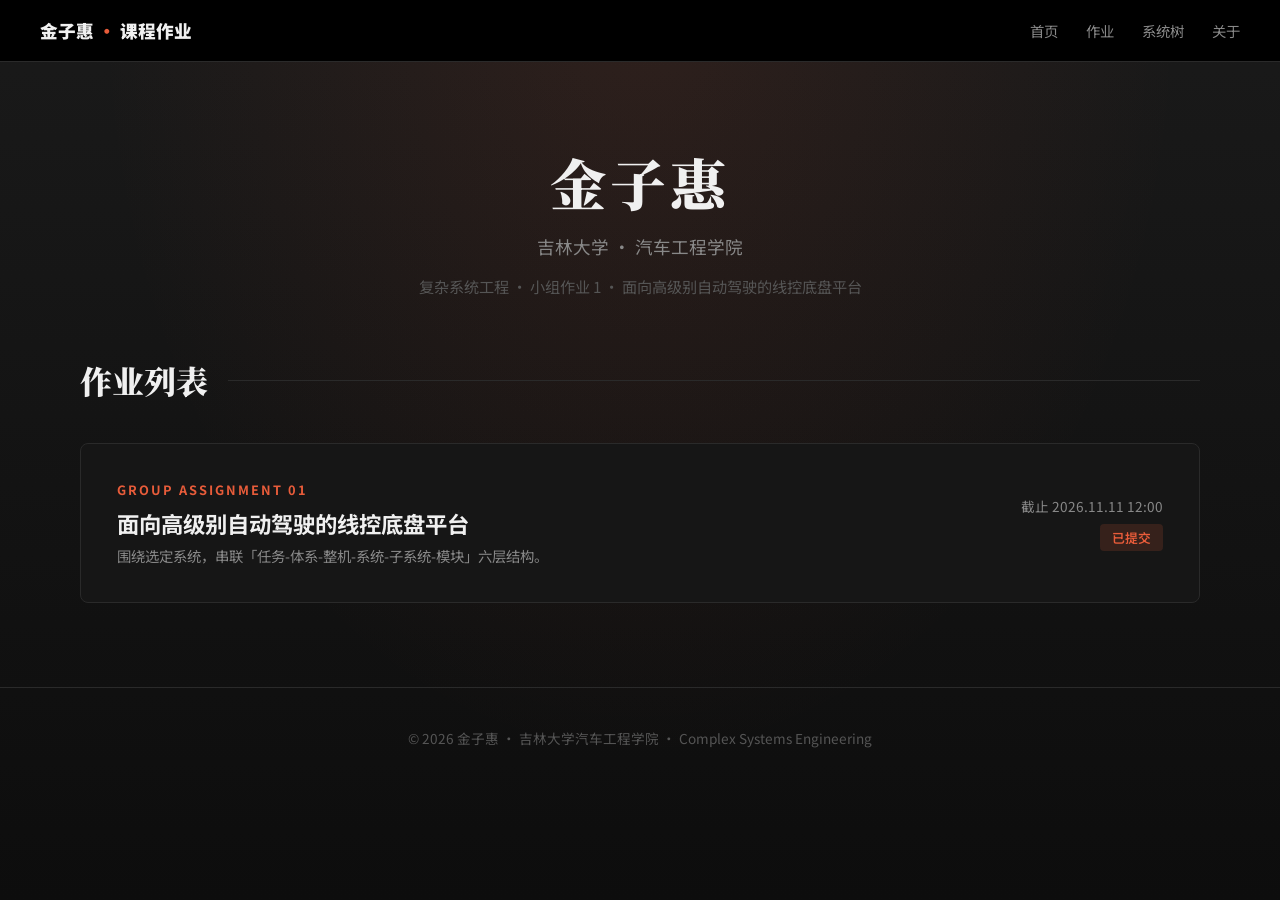
==== index.html @ 25fcbaa1 "style: 删掉系统概览栏" ====
<!DOCTYPE html><html lang="zh-CN"><head><meta charset="UTF-8"><meta name="viewport" content="width=device-width, initial-scale=1.0"><title>金子惠 · 课程作业</title><style>@import url('https://fonts.googleapis.com/css2?family=Noto+Sans+SC:wght@300;400;500;700;900&family=Noto+Serif+SC:wght@700;900&display=swap');*{margin:0;padding:0;box-sizing:border-box}body{font-family:'Noto Sans SC',sans-serif;background:#0d0d0d;color:#f0f0f0;min-height:100vh}body::before{content:'';position:fixed;inset:0;background:radial-gradient(ellipse at 50% 0%,rgba(232,92,58,0.1),transparent 60%),linear-gradient(180deg,#1a1a1a,#0d0d0d);z-index:-1}nav{display:flex;justify-content:space-between;align-items:center;padding:18px 40px;background:#000;border-bottom:1px solid #2a2a2a}nav .logo{font-weight:900;font-size:1.1em}nav .logo span{color:#e85c3a}nav .menu{display:flex;gap:28px}nav .menu a{color:#888;text-decoration:none;font-size:0.9em}nav .menu a:hover{color:#f0f0f0}.hero{text-align:center;padding:80px 20px 60px}.hero h1{font-family:'Noto Serif SC',serif;font-size:3.5em;font-weight:900;margin-bottom:12px;letter-spacing:4px}.hero .subtitle{font-size:1.1em;color:#888;margin-bottom:8px}.hero .tagline{font-size:0.95em;color:#555;margin-top:16px}.section{max-width:1200px;margin:0 auto;padding:0 40px 60px}.section-title{font-family:'Noto Serif SC',serif;font-size:2em;font-weight:900;margin-bottom:40px;display:flex;align-items:center;gap:20px}.section-title::after{content:'';flex:1;height:1px;background:#2a2a2a}.assignment{background:#161616;border:1px solid #2a2a2a;border-radius:8px;padding:36px;margin-bottom:24px;display:flex;justify-content:space-between;align-items:center}.assignment:hover{border-color:#e85c3a}.assignment .num{font-size:0.8em;color:#e85c3a;font-weight:700;letter-spacing:2px;margin-bottom:8px}.assignment h3{font-size:1.4em;font-weight:700;margin-bottom:6px}.assignment p{color:#888;font-size:0.9em}.assignment .meta{text-align:right;flex-shrink:0;margin-left:24px}.assignment .due{font-size:0.85em;color:#888;margin-bottom:8px}.assignment .status{display:inline-block;padding:4px 12px;border-radius:4px;font-size:0.8em;font-weight:600;background:rgba(232,92,58,0.15);color:#e85c3a}footer{text-align:center;padding:40px;color:#555;font-size:0.85em;border-top:1px solid #2a2a2a}@media(max-width:900px){nav{padding:16px 20px;flex-direction:column;gap:10px}.hero h1{font-size:2.2em}.section{padding:0 20px 40px}.assignment{flex-direction:column;align-items:flex-start;gap:16px}.assignment .meta{text-align:left;margin-left:0}}</style></head><body><nav><div class="logo">金子惠 <span>·</span> 课程作业</div><div class="menu"><a href="#">首页</a><a href="homework/group1-chassis/index.html">作业</a><a href="homework/group1-chassis/index.html#tree">系统树</a><a href="#">关于</a></div></nav><div class="hero"><h1>金子惠</h1><div class="subtitle">吉林大学 · 汽车工程学院</div><div class="tagline">复杂系统工程 · 小组作业 1 · 面向高级别自动驾驶的线控底盘平台</div></div><div class="section"><div class="section-title">作业列表</div><div class="assignment"><div><div class="num">GROUP ASSIGNMENT 01</div><h3>面向高级别自动驾驶的线控底盘平台</h3><p>围绕选定系统，串联「任务-体系-整机-系统-子系统-模块」六层结构。</p></div><div class="meta"><div class="due">截止 2026.11.11 12:00</div><span class="status">已提交</span></div></div></div><footer><p>© 2026 金子惠 · 吉林大学汽车工程学院 · Complex Systems Engineering</p></footer></body></html>
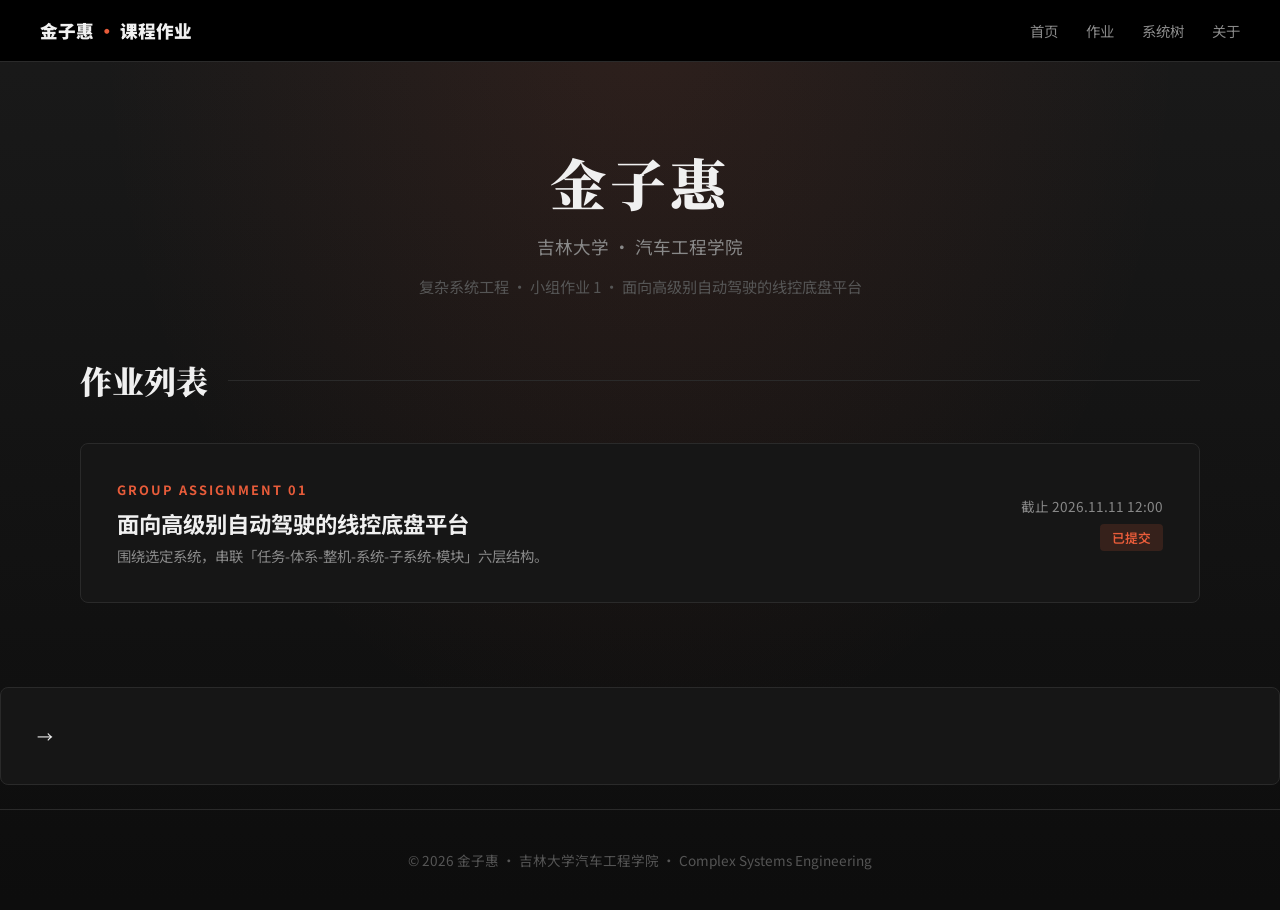
==== commit 22efda77: "fix: 作业卡片可点击跳转详情页" ====
--- a/index.html
+++ b/index.html
@@ -1 +1 @@
-<!DOCTYPE html><html lang="zh-CN"><head><meta charset="UTF-8"><meta name="viewport" content="width=device-width, initial-scale=1.0"><title>金子惠 · 课程作业</title><style>@import url('https://fonts.googleapis.com/css2?family=Noto+Sans+SC:wght@300;400;500;700;900&family=Noto+Serif+SC:wght@700;900&display=swap');*{margin:0;padding:0;box-sizing:border-box}body{font-family:'Noto Sans SC',sans-serif;background:#0d0d0d;color:#f0f0f0;min-height:100vh}body::before{content:'';position:fixed;inset:0;background:radial-gradient(ellipse at 50% 0%,rgba(232,92,58,0.1),transparent 60%),linear-gradient(180deg,#1a1a1a,#0d0d0d);z-index:-1}nav{display:flex;justify-content:space-between;align-items:center;padding:18px 40px;background:#000;border-bottom:1px solid #2a2a2a}nav .logo{font-weight:900;font-size:1.1em}nav .logo span{color:#e85c3a}nav .menu{display:flex;gap:28px}nav .menu a{color:#888;text-decoration:none;font-size:0.9em}nav .menu a:hover{color:#f0f0f0}.hero{text-align:center;padding:80px 20px 60px}.hero h1{font-family:'Noto Serif SC',serif;font-size:3.5em;font-weight:900;margin-bottom:12px;letter-spacing:4px}.hero .subtitle{font-size:1.1em;color:#888;margin-bottom:8px}.hero .tagline{font-size:0.95em;color:#555;margin-top:16px}.section{max-width:1200px;margin:0 auto;padding:0 40px 60px}.section-title{font-family:'Noto Serif SC',serif;font-size:2em;font-weight:900;margin-bottom:40px;display:flex;align-items:center;gap:20px}.section-title::after{content:'';flex:1;height:1px;background:#2a2a2a}.assignment{background:#161616;border:1px solid #2a2a2a;border-radius:8px;padding:36px;margin-bottom:24px;display:flex;justify-content:space-between;align-items:center}.assignment:hover{border-color:#e85c3a}.assignment .num{font-size:0.8em;color:#e85c3a;font-weight:700;letter-spacing:2px;margin-bottom:8px}.assignment h3{font-size:1.4em;font-weight:700;margin-bottom:6px}.assignment p{color:#888;font-size:0.9em}.assignment .meta{text-align:right;flex-shrink:0;margin-left:24px}.assignment .due{font-size:0.85em;color:#888;margin-bottom:8px}.assignment .status{display:inline-block;padding:4px 12px;border-radius:4px;font-size:0.8em;font-weight:600;background:rgba(232,92,58,0.15);color:#e85c3a}footer{text-align:center;padding:40px;color:#555;font-size:0.85em;border-top:1px solid #2a2a2a}@media(max-width:900px){nav{padding:16px 20px;flex-direction:column;gap:10px}.hero h1{font-size:2.2em}.section{padding:0 20px 40px}.assignment{flex-direction:column;align-items:flex-start;gap:16px}.assignment .meta{text-align:left;margin-left:0}}</style></head><body><nav><div class="logo">金子惠 <span>·</span> 课程作业</div><div class="menu"><a href="#">首页</a><a href="homework/group1-chassis/index.html">作业</a><a href="homework/group1-chassis/index.html#tree">系统树</a><a href="#">关于</a></div></nav><div class="hero"><h1>金子惠</h1><div class="subtitle">吉林大学 · 汽车工程学院</div><div class="tagline">复杂系统工程 · 小组作业 1 · 面向高级别自动驾驶的线控底盘平台</div></div><div class="section"><div class="section-title">作业列表</div><div class="assignment"><div><div class="num">GROUP ASSIGNMENT 01</div><h3>面向高级别自动驾驶的线控底盘平台</h3><p>围绕选定系统，串联「任务-体系-整机-系统-子系统-模块」六层结构。</p></div><div class="meta"><div class="due">截止 2026.11.11 12:00</div><span class="status">已提交</span></div></div></div><footer><p>© 2026 金子惠 · 吉林大学汽车工程学院 · Complex Systems Engineering</p></footer></body></html>+<!DOCTYPE html><html lang="zh-CN"><head><meta charset="UTF-8"><meta name="viewport" content="width=device-width, initial-scale=1.0"><title>金子惠 · 课程作业</title><style>@import url('https://fonts.googleapis.com/css2?family=Noto+Sans+SC:wght@300;400;500;700;900&family=Noto+Serif+SC:wght@700;900&display=swap');*{margin:0;padding:0;box-sizing:border-box}body{font-family:'Noto Sans SC',sans-serif;background:#0d0d0d;color:#f0f0f0;min-height:100vh}body::before{content:'';position:fixed;inset:0;background:radial-gradient(ellipse at 50% 0%,rgba(232,92,58,0.1),transparent 60%),linear-gradient(180deg,#1a1a1a,#0d0d0d);z-index:-1}nav{display:flex;justify-content:space-between;align-items:center;padding:18px 40px;background:#000;border-bottom:1px solid #2a2a2a}nav .logo{font-weight:900;font-size:1.1em}nav .logo span{color:#e85c3a}nav .menu{display:flex;gap:28px}nav .menu a{color:#888;text-decoration:none;font-size:0.9em}nav .menu a:hover{color:#f0f0f0}.hero{text-align:center;padding:80px 20px 60px}.hero h1{font-family:'Noto Serif SC',serif;font-size:3.5em;font-weight:900;margin-bottom:12px;letter-spacing:4px}.hero .subtitle{font-size:1.1em;color:#888;margin-bottom:8px}.hero .tagline{font-size:0.95em;color:#555;margin-top:16px}.section{max-width:1200px;margin:0 auto;padding:0 40px 60px}.section-title{font-family:'Noto Serif SC',serif;font-size:2em;font-weight:900;margin-bottom:40px;display:flex;align-items:center;gap:20px}.section-title::after{content:'';flex:1;height:1px;background:#2a2a2a}.assignment{background:#161616;border:1px solid #2a2a2a;border-radius:8px;padding:36px;margin-bottom:24px;display:flex;justify-content:space-between;align-items:center;text-decoration:none;color:inherit;transition:border-color .2s,transform .2s}.assignment:hover{border-color:#e85c3a;transform:translateY(-2px)}.assignment .arrow{font-size:1.5em;color:#e85c3a;margin-left:20px;opacity:0;transition:opacity .2s}.assignment:hover .arrow{opacity:1}.assignment .num{font-size:0.8em;color:#e85c3a;font-weight:700;letter-spacing:2px;margin-bottom:8px}.assignment h3{font-size:1.4em;font-weight:700;margin-bottom:6px}.assignment p{color:#888;font-size:0.9em}.assignment .meta{text-align:right;flex-shrink:0;margin-left:24px}.assignment .due{font-size:0.85em;color:#888;margin-bottom:8px}.assignment .status{display:inline-block;padding:4px 12px;border-radius:4px;font-size:0.8em;font-weight:600;background:rgba(232,92,58,0.15);color:#e85c3a}footer{text-align:center;padding:40px;color:#555;font-size:0.85em;border-top:1px solid #2a2a2a}@media(max-width:900px){nav{padding:16px 20px;flex-direction:column;gap:10px}.hero h1{font-size:2.2em}.section{padding:0 20px 40px}.assignment{flex-direction:column;align-items:flex-start;gap:16px}.assignment .meta{text-align:left;margin-left:0}}</style></head><body><nav><div class="logo">金子惠 <span>·</span> 课程作业</div><div class="menu"><a href="#">首页</a><a href="homework/group1-chassis/index.html">作业</a><a href="homework/group1-chassis/index.html#tree">系统树</a><a href="#">关于</a></div></nav><div class="hero"><h1>金子惠</h1><div class="subtitle">吉林大学 · 汽车工程学院</div><div class="tagline">复杂系统工程 · 小组作业 1 · 面向高级别自动驾驶的线控底盘平台</div></div><div class="section"><div class="section-title">作业列表</div><a class="assignment" href="homework/group1-chassis/index.html"><div><div class="num">GROUP ASSIGNMENT 01</div><h3>面向高级别自动驾驶的线控底盘平台</h3><p>围绕选定系统，串联「任务-体系-整机-系统-子系统-模块」六层结构。</p></div><div class="meta"><div class="due">截止 2026.11.11 12:00</div><span class="status">已提交</span></div></div><div class="arrow">→</div></a></div><footer><p>© 2026 金子惠 · 吉林大学汽车工程学院 · Complex Systems Engineering</p></footer></body></html>
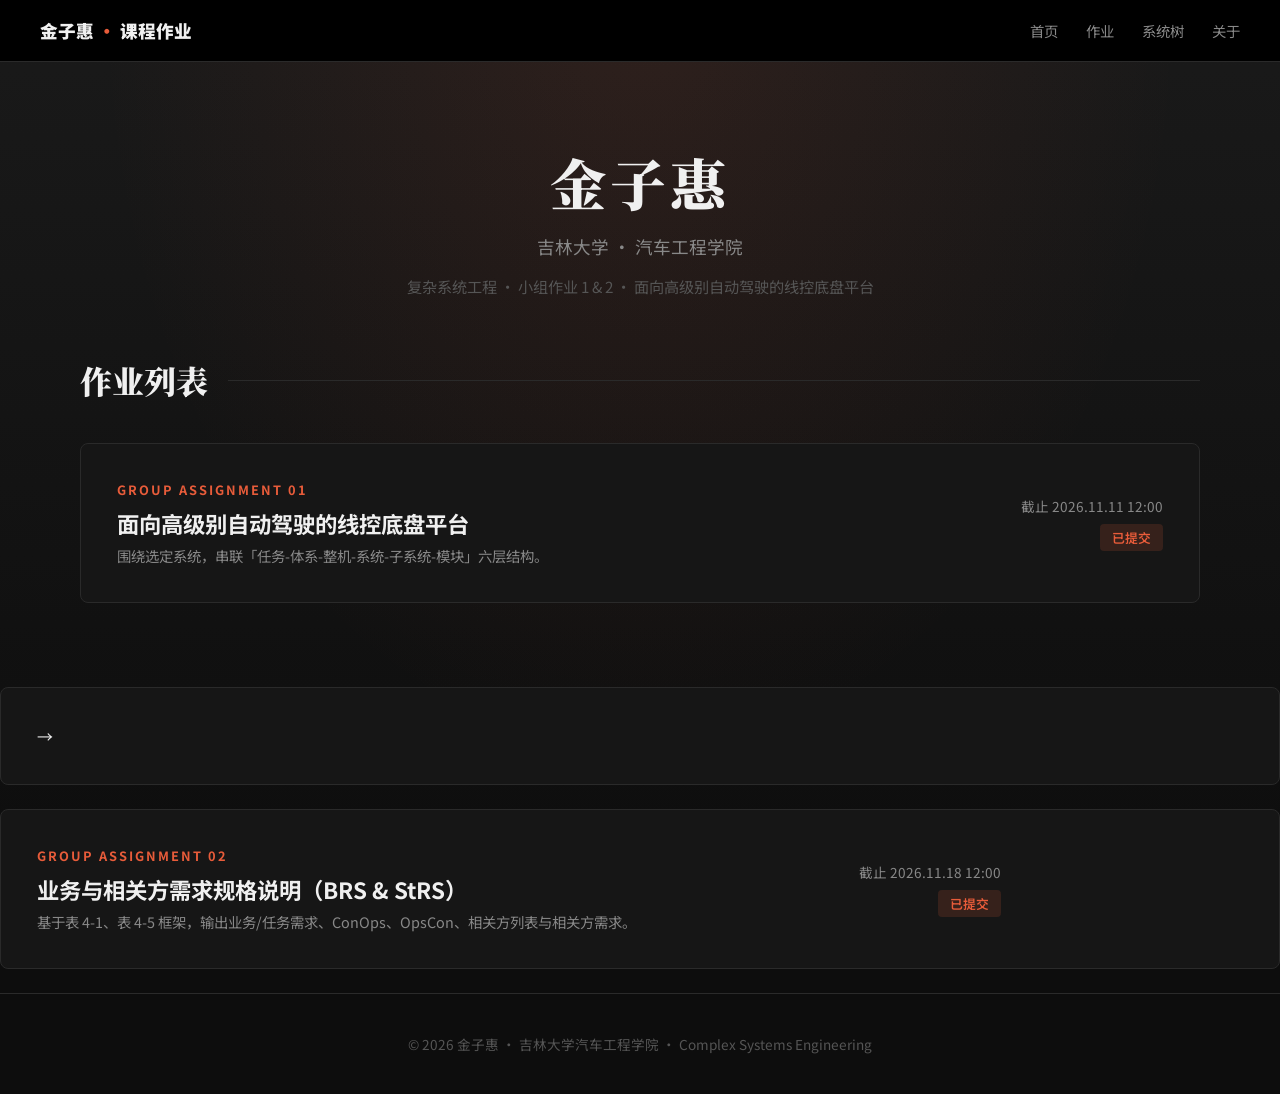
==== commit 1570b244: "docs: 首页新增小组作业2（BRS & StRS）入口" ====
--- a/index.html
+++ b/index.html
@@ -1 +1 @@
-<!DOCTYPE html><html lang="zh-CN"><head><meta charset="UTF-8"><meta name="viewport" content="width=device-width, initial-scale=1.0"><title>金子惠 · 课程作业</title><style>@import url('https://fonts.googleapis.com/css2?family=Noto+Sans+SC:wght@300;400;500;700;900&family=Noto+Serif+SC:wght@700;900&display=swap');*{margin:0;padding:0;box-sizing:border-box}body{font-family:'Noto Sans SC',sans-serif;background:#0d0d0d;color:#f0f0f0;min-height:100vh}body::before{content:'';position:fixed;inset:0;background:radial-gradient(ellipse at 50% 0%,rgba(232,92,58,0.1),transparent 60%),linear-gradient(180deg,#1a1a1a,#0d0d0d);z-index:-1}nav{display:flex;justify-content:space-between;align-items:center;padding:18px 40px;background:#000;border-bottom:1px solid #2a2a2a}nav .logo{font-weight:900;font-size:1.1em}nav .logo span{color:#e85c3a}nav .menu{display:flex;gap:28px}nav .menu a{color:#888;text-decoration:none;font-size:0.9em}nav .menu a:hover{color:#f0f0f0}.hero{text-align:center;padding:80px 20px 60px}.hero h1{font-family:'Noto Serif SC',serif;font-size:3.5em;font-weight:900;margin-bottom:12px;letter-spacing:4px}.hero .subtitle{font-size:1.1em;color:#888;margin-bottom:8px}.hero .tagline{font-size:0.95em;color:#555;margin-top:16px}.section{max-width:1200px;margin:0 auto;padding:0 40px 60px}.section-title{font-family:'Noto Serif SC',serif;font-size:2em;font-weight:900;margin-bottom:40px;display:flex;align-items:center;gap:20px}.section-title::after{content:'';flex:1;height:1px;background:#2a2a2a}.assignment{background:#161616;border:1px solid #2a2a2a;border-radius:8px;padding:36px;margin-bottom:24px;display:flex;justify-content:space-between;align-items:center;text-decoration:none;color:inherit;transition:border-color .2s,transform .2s}.assignment:hover{border-color:#e85c3a;transform:translateY(-2px)}.assignment .arrow{font-size:1.5em;color:#e85c3a;margin-left:20px;opacity:0;transition:opacity .2s}.assignment:hover .arrow{opacity:1}.assignment .num{font-size:0.8em;color:#e85c3a;font-weight:700;letter-spacing:2px;margin-bottom:8px}.assignment h3{font-size:1.4em;font-weight:700;margin-bottom:6px}.assignment p{color:#888;font-size:0.9em}.assignment .meta{text-align:right;flex-shrink:0;margin-left:24px}.assignment .due{font-size:0.85em;color:#888;margin-bottom:8px}.assignment .status{display:inline-block;padding:4px 12px;border-radius:4px;font-size:0.8em;font-weight:600;background:rgba(232,92,58,0.15);color:#e85c3a}footer{text-align:center;padding:40px;color:#555;font-size:0.85em;border-top:1px solid #2a2a2a}@media(max-width:900px){nav{padding:16px 20px;flex-direction:column;gap:10px}.hero h1{font-size:2.2em}.section{padding:0 20px 40px}.assignment{flex-direction:column;align-items:flex-start;gap:16px}.assignment .meta{text-align:left;margin-left:0}}</style></head><body><nav><div class="logo">金子惠 <span>·</span> 课程作业</div><div class="menu"><a href="#">首页</a><a href="homework/group1-chassis/index.html">作业</a><a href="homework/group1-chassis/index.html#tree">系统树</a><a href="#">关于</a></div></nav><div class="hero"><h1>金子惠</h1><div class="subtitle">吉林大学 · 汽车工程学院</div><div class="tagline">复杂系统工程 · 小组作业 1 · 面向高级别自动驾驶的线控底盘平台</div></div><div class="section"><div class="section-title">作业列表</div><a class="assignment" href="homework/group1-chassis/index.html"><div><div class="num">GROUP ASSIGNMENT 01</div><h3>面向高级别自动驾驶的线控底盘平台</h3><p>围绕选定系统，串联「任务-体系-整机-系统-子系统-模块」六层结构。</p></div><div class="meta"><div class="due">截止 2026.11.11 12:00</div><span class="status">已提交</span></div></div><div class="arrow">→</div></a></div><footer><p>© 2026 金子惠 · 吉林大学汽车工程学院 · Complex Systems Engineering</p></footer></body></html>+<!DOCTYPE html><html lang='zh-CN'><head><meta charset='UTF-8'><meta name='viewport' content='width=device-width, initial-scale=1.0'><title>金子惠 · 课程作业</title><style>@import url('https://fonts.googleapis.com/css2?family=Noto+Sans+SC:wght@300;400;500;700;900&family=Noto+Serif+SC:wght@700;900&display=swap');*{margin:0;padding:0;box-sizing:border-box}body{font-family:'Noto Sans SC',sans-serif;background:#0d0d0d;color:#f0f0f0;min-height:100vh}body::before{content:'';position:fixed;inset:0;background:radial-gradient(ellipse at 50% 0%,rgba(232,92,58,0.1),transparent 60%),linear-gradient(180deg,#1a1a1a,#0d0d0d);z-index:-1}nav{display:flex;justify-content:space-between;align-items:center;padding:18px 40px;background:#000;border-bottom:1px solid #2a2a2a}nav .logo{font-weight:900;font-size:1.1em}nav .logo span{color:#e85c3a}nav .menu{display:flex;gap:28px}nav .menu a{color:#888;text-decoration:none;font-size:0.9em}nav .menu a:hover{color:#f0f0f0}.hero{text-align:center;padding:80px 20px 60px}.hero h1{font-family:'Noto Serif SC',serif;font-size:3.5em;font-weight:900;margin-bottom:12px;letter-spacing:4px}.hero .subtitle{font-size:1.1em;color:#888;margin-bottom:8px}.hero .tagline{font-size:0.95em;color:#555;margin-top:16px}.section{max-width:1200px;margin:0 auto;padding:0 40px 60px}.section-title{font-family:'Noto Serif SC',serif;font-size:2em;font-weight:900;margin-bottom:40px;display:flex;align-items:center;gap:20px}.section-title::after{content:'';flex:1;height:1px;background:#2a2a2a}.assignment{background:#161616;border:1px solid #2a2a2a;border-radius:8px;padding:36px;margin-bottom:24px;display:flex;justify-content:space-between;align-items:center;text-decoration:none;color:inherit;transition:border-color .2s,transform .2s}.assignment:hover{border-color:#e85c3a;transform:translateY(-2px)}.assignment .arrow{font-size:1.5em;color:#e85c3a;margin-left:20px;opacity:0;transition:opacity .2s}.assignment:hover .arrow{opacity:1}.assignment .num{font-size:0.8em;color:#e85c3a;font-weight:700;letter-spacing:2px;margin-bottom:8px}.assignment h3{font-size:1.4em;font-weight:700;margin-bottom:6px}.assignment p{color:#888;font-size:0.9em}.assignment .meta{text-align:right;flex-shrink:0;margin-left:24px}.assignment .due{font-size:0.85em;color:#888;margin-bottom:8px}.assignment .status{display:inline-block;padding:4px 12px;border-radius:4px;font-size:0.8em;font-weight:600;background:rgba(232,92,58,0.15);color:#e85c3a}footer{text-align:center;padding:40px;color:#555;font-size:0.85em;border-top:1px solid #2a2a2a}@media(max-width:900px){nav{padding:16px 20px;flex-direction:column;gap:10px}.hero h1{font-size:2.2em}.section{padding:0 20px 40px}.assignment{flex-direction:column;align-items:flex-start;gap:16px}.assignment .meta{text-align:left;margin-left:0}}</style></head><body><nav><div class='logo'>金子惠 <span>·</span> 课程作业</div><div class='menu'><a href='#'>首页</a><a href='homework/group1-chassis/index.html'>作业</a><a href='homework/group1-chassis/index.html#tree'>系统树</a><a href='#'>关于</a></div></nav><div class='hero'><h1>金子惠</h1><div class='subtitle'>吉林大学 · 汽车工程学院</div><div class='tagline'>复杂系统工程 · 小组作业 1 &amp; 2 · 面向高级别自动驾驶的线控底盘平台</div></div><div class='section'><div class='section-title'>作业列表</div><a class='assignment' href='homework/group1-chassis/index.html'><div><div class='num'>GROUP ASSIGNMENT 01</div><h3>面向高级别自动驾驶的线控底盘平台</h3><p>围绕选定系统，串联「任务-体系-整机-系统-子系统-模块」六层结构。</p></div><div class='meta'><div class='due'>截止 2026.11.11 12:00</div><span class='status'>已提交</span></div></div><div class='arrow'>→</div></a><a class='assignment' href='homework/group2-brs-strs/index.html'><div><div class='num'>GROUP ASSIGNMENT 02</div><h3>业务与相关方需求规格说明（BRS &amp; StRS）</h3><p>基于表 4-1、表 4-5 框架，输出业务/任务需求、ConOps、OpsCon、相关方列表与相关方需求。</p></div><div class='meta'><div class='due'>截止 2026.11.18 12:00</div><span class='status'>已提交</span></div></div><div class='arrow'>→</div></a></div><footer><p>© 2026 金子惠 · 吉林大学汽车工程学院 · Complex Systems Engineering</p></footer></body></html>
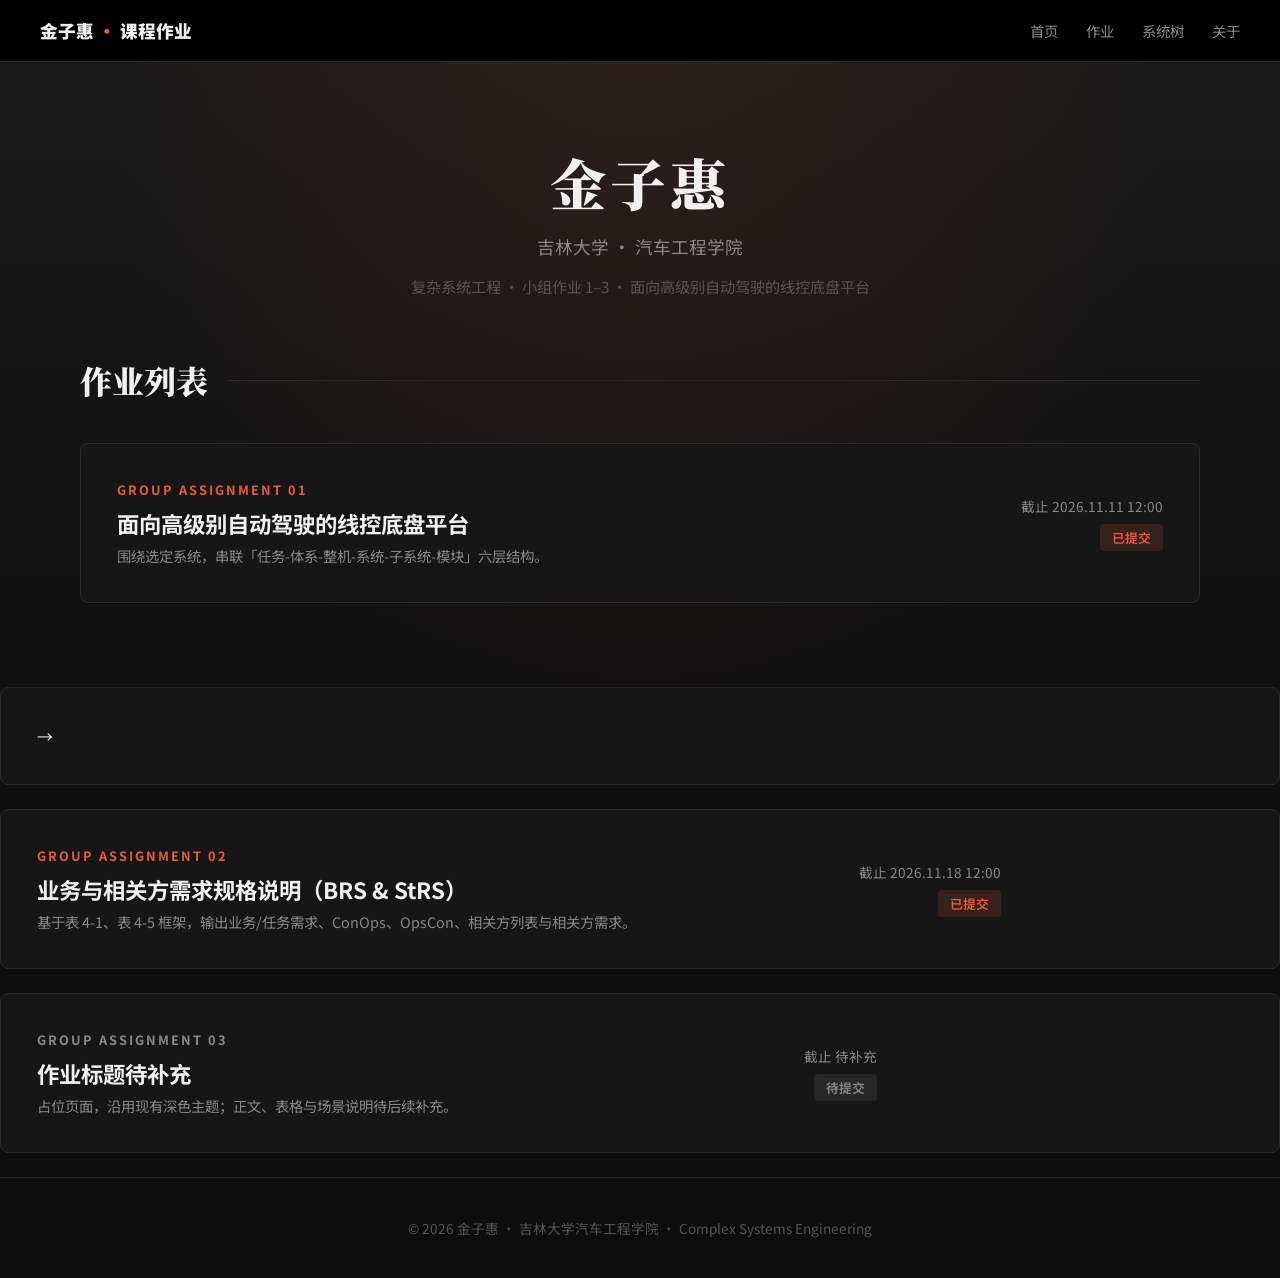
==== commit 0ce40e4a: "feat: 首页作业列表新增作业 03 占位入口" ====
--- a/index.html
+++ b/index.html
@@ -1 +1 @@
-<!DOCTYPE html><html lang='zh-CN'><head><meta charset='UTF-8'><meta name='viewport' content='width=device-width, initial-scale=1.0'><title>金子惠 · 课程作业</title><style>@import url('https://fonts.googleapis.com/css2?family=Noto+Sans+SC:wght@300;400;500;700;900&family=Noto+Serif+SC:wght@700;900&display=swap');*{margin:0;padding:0;box-sizing:border-box}body{font-family:'Noto Sans SC',sans-serif;background:#0d0d0d;color:#f0f0f0;min-height:100vh}body::before{content:'';position:fixed;inset:0;background:radial-gradient(ellipse at 50% 0%,rgba(232,92,58,0.1),transparent 60%),linear-gradient(180deg,#1a1a1a,#0d0d0d);z-index:-1}nav{display:flex;justify-content:space-between;align-items:center;padding:18px 40px;background:#000;border-bottom:1px solid #2a2a2a}nav .logo{font-weight:900;font-size:1.1em}nav .logo span{color:#e85c3a}nav .menu{display:flex;gap:28px}nav .menu a{color:#888;text-decoration:none;font-size:0.9em}nav .menu a:hover{color:#f0f0f0}.hero{text-align:center;padding:80px 20px 60px}.hero h1{font-family:'Noto Serif SC',serif;font-size:3.5em;font-weight:900;margin-bottom:12px;letter-spacing:4px}.hero .subtitle{font-size:1.1em;color:#888;margin-bottom:8px}.hero .tagline{font-size:0.95em;color:#555;margin-top:16px}.section{max-width:1200px;margin:0 auto;padding:0 40px 60px}.section-title{font-family:'Noto Serif SC',serif;font-size:2em;font-weight:900;margin-bottom:40px;display:flex;align-items:center;gap:20px}.section-title::after{content:'';flex:1;height:1px;background:#2a2a2a}.assignment{background:#161616;border:1px solid #2a2a2a;border-radius:8px;padding:36px;margin-bottom:24px;display:flex;justify-content:space-between;align-items:center;text-decoration:none;color:inherit;transition:border-color .2s,transform .2s}.assignment:hover{border-color:#e85c3a;transform:translateY(-2px)}.assignment .arrow{font-size:1.5em;color:#e85c3a;margin-left:20px;opacity:0;transition:opacity .2s}.assignment:hover .arrow{opacity:1}.assignment .num{font-size:0.8em;color:#e85c3a;font-weight:700;letter-spacing:2px;margin-bottom:8px}.assignment h3{font-size:1.4em;font-weight:700;margin-bottom:6px}.assignment p{color:#888;font-size:0.9em}.assignment .meta{text-align:right;flex-shrink:0;margin-left:24px}.assignment .due{font-size:0.85em;color:#888;margin-bottom:8px}.assignment .status{display:inline-block;padding:4px 12px;border-radius:4px;font-size:0.8em;font-weight:600;background:rgba(232,92,58,0.15);color:#e85c3a}footer{text-align:center;padding:40px;color:#555;font-size:0.85em;border-top:1px solid #2a2a2a}@media(max-width:900px){nav{padding:16px 20px;flex-direction:column;gap:10px}.hero h1{font-size:2.2em}.section{padding:0 20px 40px}.assignment{flex-direction:column;align-items:flex-start;gap:16px}.assignment .meta{text-align:left;margin-left:0}}</style></head><body><nav><div class='logo'>金子惠 <span>·</span> 课程作业</div><div class='menu'><a href='#'>首页</a><a href='homework/group1-chassis/index.html'>作业</a><a href='homework/group1-chassis/index.html#tree'>系统树</a><a href='#'>关于</a></div></nav><div class='hero'><h1>金子惠</h1><div class='subtitle'>吉林大学 · 汽车工程学院</div><div class='tagline'>复杂系统工程 · 小组作业 1 &amp; 2 · 面向高级别自动驾驶的线控底盘平台</div></div><div class='section'><div class='section-title'>作业列表</div><a class='assignment' href='homework/group1-chassis/index.html'><div><div class='num'>GROUP ASSIGNMENT 01</div><h3>面向高级别自动驾驶的线控底盘平台</h3><p>围绕选定系统，串联「任务-体系-整机-系统-子系统-模块」六层结构。</p></div><div class='meta'><div class='due'>截止 2026.11.11 12:00</div><span class='status'>已提交</span></div></div><div class='arrow'>→</div></a><a class='assignment' href='homework/group2-brs-strs/index.html'><div><div class='num'>GROUP ASSIGNMENT 02</div><h3>业务与相关方需求规格说明（BRS &amp; StRS）</h3><p>基于表 4-1、表 4-5 框架，输出业务/任务需求、ConOps、OpsCon、相关方列表与相关方需求。</p></div><div class='meta'><div class='due'>截止 2026.11.18 12:00</div><span class='status'>已提交</span></div></div><div class='arrow'>→</div></a></div><footer><p>© 2026 金子惠 · 吉林大学汽车工程学院 · Complex Systems Engineering</p></footer></body></html>+<!DOCTYPE html><html lang='zh-CN'><head><meta charset='UTF-8'><meta name='viewport' content='width=device-width, initial-scale=1.0'><title>金子惠 · 课程作业</title><style>@import url('https://fonts.googleapis.com/css2?family=Noto+Sans+SC:wght@300;400;500;700;900&family=Noto+Serif+SC:wght@700;900&display=swap');*{margin:0;padding:0;box-sizing:border-box}body{font-family:'Noto Sans SC',sans-serif;background:#0d0d0d;color:#f0f0f0;min-height:100vh}body::before{content:'';position:fixed;inset:0;background:radial-gradient(ellipse at 50% 0%,rgba(232,92,58,0.1),transparent 60%),linear-gradient(180deg,#1a1a1a,#0d0d0d);z-index:-1}nav{display:flex;justify-content:space-between;align-items:center;padding:18px 40px;background:#000;border-bottom:1px solid #2a2a2a}nav .logo{font-weight:900;font-size:1.1em}nav .logo span{color:#e85c3a}nav .menu{display:flex;gap:28px}nav .menu a{color:#888;text-decoration:none;font-size:0.9em}nav .menu a:hover{color:#f0f0f0}.hero{text-align:center;padding:80px 20px 60px}.hero h1{font-family:'Noto Serif SC',serif;font-size:3.5em;font-weight:900;margin-bottom:12px;letter-spacing:4px}.hero .subtitle{font-size:1.1em;color:#888;margin-bottom:8px}.hero .tagline{font-size:0.95em;color:#555;margin-top:16px}.section{max-width:1200px;margin:0 auto;padding:0 40px 60px}.section-title{font-family:'Noto Serif SC',serif;font-size:2em;font-weight:900;margin-bottom:40px;display:flex;align-items:center;gap:20px}.section-title::after{content:'';flex:1;height:1px;background:#2a2a2a}.assignment{background:#161616;border:1px solid #2a2a2a;border-radius:8px;padding:36px;margin-bottom:24px;display:flex;justify-content:space-between;align-items:center;text-decoration:none;color:inherit;transition:border-color .2s,transform .2s}.assignment:hover{border-color:#e85c3a;transform:translateY(-2px)}.assignment .arrow{font-size:1.5em;color:#e85c3a;margin-left:20px;opacity:0;transition:opacity .2s}.assignment:hover .arrow{opacity:1}.assignment .num{font-size:0.8em;color:#e85c3a;font-weight:700;letter-spacing:2px;margin-bottom:8px}.assignment h3{font-size:1.4em;font-weight:700;margin-bottom:6px}.assignment p{color:#888;font-size:0.9em}.assignment .meta{text-align:right;flex-shrink:0;margin-left:24px}.assignment .due{font-size:0.85em;color:#888;margin-bottom:8px}.assignment .status{display:inline-block;padding:4px 12px;border-radius:4px;font-size:0.8em;font-weight:600;background:rgba(232,92,58,0.15);color:#e85c3a}footer{text-align:center;padding:40px;color:#555;font-size:0.85em;border-top:1px solid #2a2a2a}@media(max-width:900px){nav{padding:16px 20px;flex-direction:column;gap:10px}.hero h1{font-size:2.2em}.section{padding:0 20px 40px}.assignment{flex-direction:column;align-items:flex-start;gap:16px}.assignment .meta{text-align:left;margin-left:0}}</style></head><body><nav><div class='logo'>金子惠 <span>·</span> 课程作业</div><div class='menu'><a href='#'>首页</a><a href='homework/group1-chassis/index.html'>作业</a><a href='homework/group1-chassis/index.html#tree'>系统树</a><a href='#'>关于</a></div></nav><div class='hero'><h1>金子惠</h1><div class='subtitle'>吉林大学 · 汽车工程学院</div><div class='tagline'>复杂系统工程 · 小组作业 1–3 · 面向高级别自动驾驶的线控底盘平台</div></div><div class='section'><div class='section-title'>作业列表</div><a class='assignment' href='homework/group1-chassis/index.html'><div><div class='num'>GROUP ASSIGNMENT 01</div><h3>面向高级别自动驾驶的线控底盘平台</h3><p>围绕选定系统，串联「任务-体系-整机-系统-子系统-模块」六层结构。</p></div><div class='meta'><div class='due'>截止 2026.11.11 12:00</div><span class='status'>已提交</span></div></div><div class='arrow'>→</div></a><a class='assignment' href='homework/group2-brs-strs/index.html'><div><div class='num'>GROUP ASSIGNMENT 02</div><h3>业务与相关方需求规格说明（BRS &amp; StRS）</h3><p>基于表 4-1、表 4-5 框架，输出业务/任务需求、ConOps、OpsCon、相关方列表与相关方需求。</p></div><div class='meta'><div class='due'>截止 2026.11.18 12:00</div><span class='status'>已提交</span></div></div><div class='arrow'>→</div></a><a class='assignment' href='homework/group3-assignment/index.html'><div><div class='num' style='color:#888'>GROUP ASSIGNMENT 03</div><h3>作业标题待补充</h3><p>占位页面，沿用现有深色主题；正文、表格与场景说明待后续补充。</p></div><div class='meta'><div class='due'>截止 待补充</div><span class='status' style='background:rgba(136,136,136,0.15);color:#888'>待提交</span></div></div><div class='arrow'>→</div></a></div><footer><p>© 2026 金子惠 · 吉林大学汽车工程学院 · Complex Systems Engineering</p></footer></body></html>
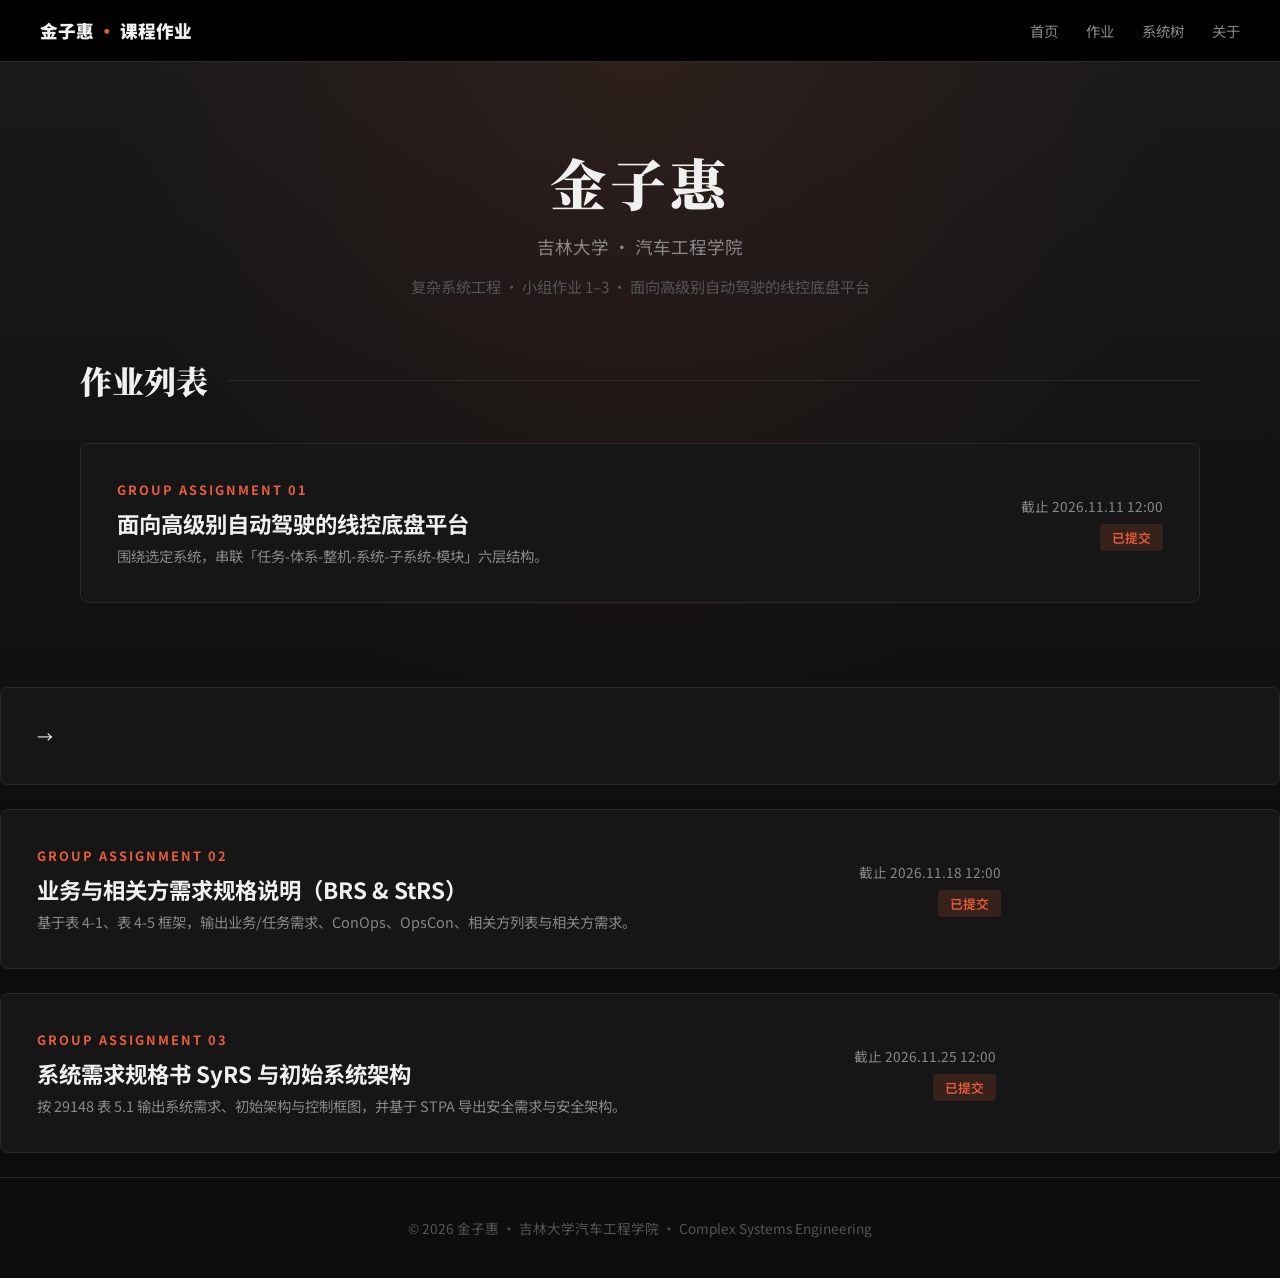
==== commit b0b0540b: "feat: 首页作业3 更新为 SyRS 与初始架构，标记已提交" ====
--- a/index.html
+++ b/index.html
@@ -1 +1 @@
-<!DOCTYPE html><html lang='zh-CN'><head><meta charset='UTF-8'><meta name='viewport' content='width=device-width, initial-scale=1.0'><title>金子惠 · 课程作业</title><style>@import url('https://fonts.googleapis.com/css2?family=Noto+Sans+SC:wght@300;400;500;700;900&family=Noto+Serif+SC:wght@700;900&display=swap');*{margin:0;padding:0;box-sizing:border-box}body{font-family:'Noto Sans SC',sans-serif;background:#0d0d0d;color:#f0f0f0;min-height:100vh}body::before{content:'';position:fixed;inset:0;background:radial-gradient(ellipse at 50% 0%,rgba(232,92,58,0.1),transparent 60%),linear-gradient(180deg,#1a1a1a,#0d0d0d);z-index:-1}nav{display:flex;justify-content:space-between;align-items:center;padding:18px 40px;background:#000;border-bottom:1px solid #2a2a2a}nav .logo{font-weight:900;font-size:1.1em}nav .logo span{color:#e85c3a}nav .menu{display:flex;gap:28px}nav .menu a{color:#888;text-decoration:none;font-size:0.9em}nav .menu a:hover{color:#f0f0f0}.hero{text-align:center;padding:80px 20px 60px}.hero h1{font-family:'Noto Serif SC',serif;font-size:3.5em;font-weight:900;margin-bottom:12px;letter-spacing:4px}.hero .subtitle{font-size:1.1em;color:#888;margin-bottom:8px}.hero .tagline{font-size:0.95em;color:#555;margin-top:16px}.section{max-width:1200px;margin:0 auto;padding:0 40px 60px}.section-title{font-family:'Noto Serif SC',serif;font-size:2em;font-weight:900;margin-bottom:40px;display:flex;align-items:center;gap:20px}.section-title::after{content:'';flex:1;height:1px;background:#2a2a2a}.assignment{background:#161616;border:1px solid #2a2a2a;border-radius:8px;padding:36px;margin-bottom:24px;display:flex;justify-content:space-between;align-items:center;text-decoration:none;color:inherit;transition:border-color .2s,transform .2s}.assignment:hover{border-color:#e85c3a;transform:translateY(-2px)}.assignment .arrow{font-size:1.5em;color:#e85c3a;margin-left:20px;opacity:0;transition:opacity .2s}.assignment:hover .arrow{opacity:1}.assignment .num{font-size:0.8em;color:#e85c3a;font-weight:700;letter-spacing:2px;margin-bottom:8px}.assignment h3{font-size:1.4em;font-weight:700;margin-bottom:6px}.assignment p{color:#888;font-size:0.9em}.assignment .meta{text-align:right;flex-shrink:0;margin-left:24px}.assignment .due{font-size:0.85em;color:#888;margin-bottom:8px}.assignment .status{display:inline-block;padding:4px 12px;border-radius:4px;font-size:0.8em;font-weight:600;background:rgba(232,92,58,0.15);color:#e85c3a}footer{text-align:center;padding:40px;color:#555;font-size:0.85em;border-top:1px solid #2a2a2a}@media(max-width:900px){nav{padding:16px 20px;flex-direction:column;gap:10px}.hero h1{font-size:2.2em}.section{padding:0 20px 40px}.assignment{flex-direction:column;align-items:flex-start;gap:16px}.assignment .meta{text-align:left;margin-left:0}}</style></head><body><nav><div class='logo'>金子惠 <span>·</span> 课程作业</div><div class='menu'><a href='#'>首页</a><a href='homework/group1-chassis/index.html'>作业</a><a href='homework/group1-chassis/index.html#tree'>系统树</a><a href='#'>关于</a></div></nav><div class='hero'><h1>金子惠</h1><div class='subtitle'>吉林大学 · 汽车工程学院</div><div class='tagline'>复杂系统工程 · 小组作业 1–3 · 面向高级别自动驾驶的线控底盘平台</div></div><div class='section'><div class='section-title'>作业列表</div><a class='assignment' href='homework/group1-chassis/index.html'><div><div class='num'>GROUP ASSIGNMENT 01</div><h3>面向高级别自动驾驶的线控底盘平台</h3><p>围绕选定系统，串联「任务-体系-整机-系统-子系统-模块」六层结构。</p></div><div class='meta'><div class='due'>截止 2026.11.11 12:00</div><span class='status'>已提交</span></div></div><div class='arrow'>→</div></a><a class='assignment' href='homework/group2-brs-strs/index.html'><div><div class='num'>GROUP ASSIGNMENT 02</div><h3>业务与相关方需求规格说明（BRS &amp; StRS）</h3><p>基于表 4-1、表 4-5 框架，输出业务/任务需求、ConOps、OpsCon、相关方列表与相关方需求。</p></div><div class='meta'><div class='due'>截止 2026.11.18 12:00</div><span class='status'>已提交</span></div></div><div class='arrow'>→</div></a><a class='assignment' href='homework/group3-assignment/index.html'><div><div class='num' style='color:#888'>GROUP ASSIGNMENT 03</div><h3>作业标题待补充</h3><p>占位页面，沿用现有深色主题；正文、表格与场景说明待后续补充。</p></div><div class='meta'><div class='due'>截止 待补充</div><span class='status' style='background:rgba(136,136,136,0.15);color:#888'>待提交</span></div></div><div class='arrow'>→</div></a></div><footer><p>© 2026 金子惠 · 吉林大学汽车工程学院 · Complex Systems Engineering</p></footer></body></html>
+<!DOCTYPE html><html lang='zh-CN'><head><meta charset='UTF-8'><meta name='viewport' content='width=device-width, initial-scale=1.0'><title>金子惠 · 课程作业</title><style>@import url('https://fonts.googleapis.com/css2?family=Noto+Sans+SC:wght@300;400;500;700;900&family=Noto+Serif+SC:wght@700;900&display=swap');*{margin:0;padding:0;box-sizing:border-box}body{font-family:'Noto Sans SC',sans-serif;background:#0d0d0d;color:#f0f0f0;min-height:100vh}body::before{content:'';position:fixed;inset:0;background:radial-gradient(ellipse at 50% 0%,rgba(232,92,58,0.1),transparent 60%),linear-gradient(180deg,#1a1a1a,#0d0d0d);z-index:-1}nav{display:flex;justify-content:space-between;align-items:center;padding:18px 40px;background:#000;border-bottom:1px solid #2a2a2a}nav .logo{font-weight:900;font-size:1.1em}nav .logo span{color:#e85c3a}nav .menu{display:flex;gap:28px}nav .menu a{color:#888;text-decoration:none;font-size:0.9em}nav .menu a:hover{color:#f0f0f0}.hero{text-align:center;padding:80px 20px 60px}.hero h1{font-family:'Noto Serif SC',serif;font-size:3.5em;font-weight:900;margin-bottom:12px;letter-spacing:4px}.hero .subtitle{font-size:1.1em;color:#888;margin-bottom:8px}.hero .tagline{font-size:0.95em;color:#555;margin-top:16px}.section{max-width:1200px;margin:0 auto;padding:0 40px 60px}.section-title{font-family:'Noto Serif SC',serif;font-size:2em;font-weight:900;margin-bottom:40px;display:flex;align-items:center;gap:20px}.section-title::after{content:'';flex:1;height:1px;background:#2a2a2a}.assignment{background:#161616;border:1px solid #2a2a2a;border-radius:8px;padding:36px;margin-bottom:24px;display:flex;justify-content:space-between;align-items:center;text-decoration:none;color:inherit;transition:border-color .2s,transform .2s}.assignment:hover{border-color:#e85c3a;transform:translateY(-2px)}.assignment .arrow{font-size:1.5em;color:#e85c3a;margin-left:20px;opacity:0;transition:opacity .2s}.assignment:hover .arrow{opacity:1}.assignment .num{font-size:0.8em;color:#e85c3a;font-weight:700;letter-spacing:2px;margin-bottom:8px}.assignment h3{font-size:1.4em;font-weight:700;margin-bottom:6px}.assignment p{color:#888;font-size:0.9em}.assignment .meta{text-align:right;flex-shrink:0;margin-left:24px}.assignment .due{font-size:0.85em;color:#888;margin-bottom:8px}.assignment .status{display:inline-block;padding:4px 12px;border-radius:4px;font-size:0.8em;font-weight:600;background:rgba(232,92,58,0.15);color:#e85c3a}footer{text-align:center;padding:40px;color:#555;font-size:0.85em;border-top:1px solid #2a2a2a}@media(max-width:900px){nav{padding:16px 20px;flex-direction:column;gap:10px}.hero h1{font-size:2.2em}.section{padding:0 20px 40px}.assignment{flex-direction:column;align-items:flex-start;gap:16px}.assignment .meta{text-align:left;margin-left:0}}</style></head><body><nav><div class='logo'>金子惠 <span>·</span> 课程作业</div><div class='menu'><a href='#'>首页</a><a href='homework/group1-chassis/index.html'>作业</a><a href='homework/group1-chassis/index.html#tree'>系统树</a><a href='#'>关于</a></div></nav><div class='hero'><h1>金子惠</h1><div class='subtitle'>吉林大学 · 汽车工程学院</div><div class='tagline'>复杂系统工程 · 小组作业 1–3 · 面向高级别自动驾驶的线控底盘平台</div></div><div class='section'><div class='section-title'>作业列表</div><a class='assignment' href='homework/group1-chassis/index.html'><div><div class='num'>GROUP ASSIGNMENT 01</div><h3>面向高级别自动驾驶的线控底盘平台</h3><p>围绕选定系统，串联「任务-体系-整机-系统-子系统-模块」六层结构。</p></div><div class='meta'><div class='due'>截止 2026.11.11 12:00</div><span class='status'>已提交</span></div></div><div class='arrow'>→</div></a><a class='assignment' href='homework/group2-brs-strs/index.html'><div><div class='num'>GROUP ASSIGNMENT 02</div><h3>业务与相关方需求规格说明（BRS &amp; StRS）</h3><p>基于表 4-1、表 4-5 框架，输出业务/任务需求、ConOps、OpsCon、相关方列表与相关方需求。</p></div><div class='meta'><div class='due'>截止 2026.11.18 12:00</div><span class='status'>已提交</span></div></div><div class='arrow'>→</div></a><a class='assignment' href='homework/group3-assignment/index.html'><div><div class='num'>GROUP ASSIGNMENT 03</div><h3>系统需求规格书 SyRS 与初始系统架构</h3><p>按 29148 表 5.1 输出系统需求、初始架构与控制框图，并基于 STPA 导出安全需求与安全架构。</p></div><div class='meta'><div class='due'>截止 2026.11.25 12:00</div><span class='status'>已提交</span></div></div><div class='arrow'>→</div></a></div><footer><p>© 2026 金子惠 · 吉林大学汽车工程学院 · Complex Systems Engineering</p></footer></body></html>
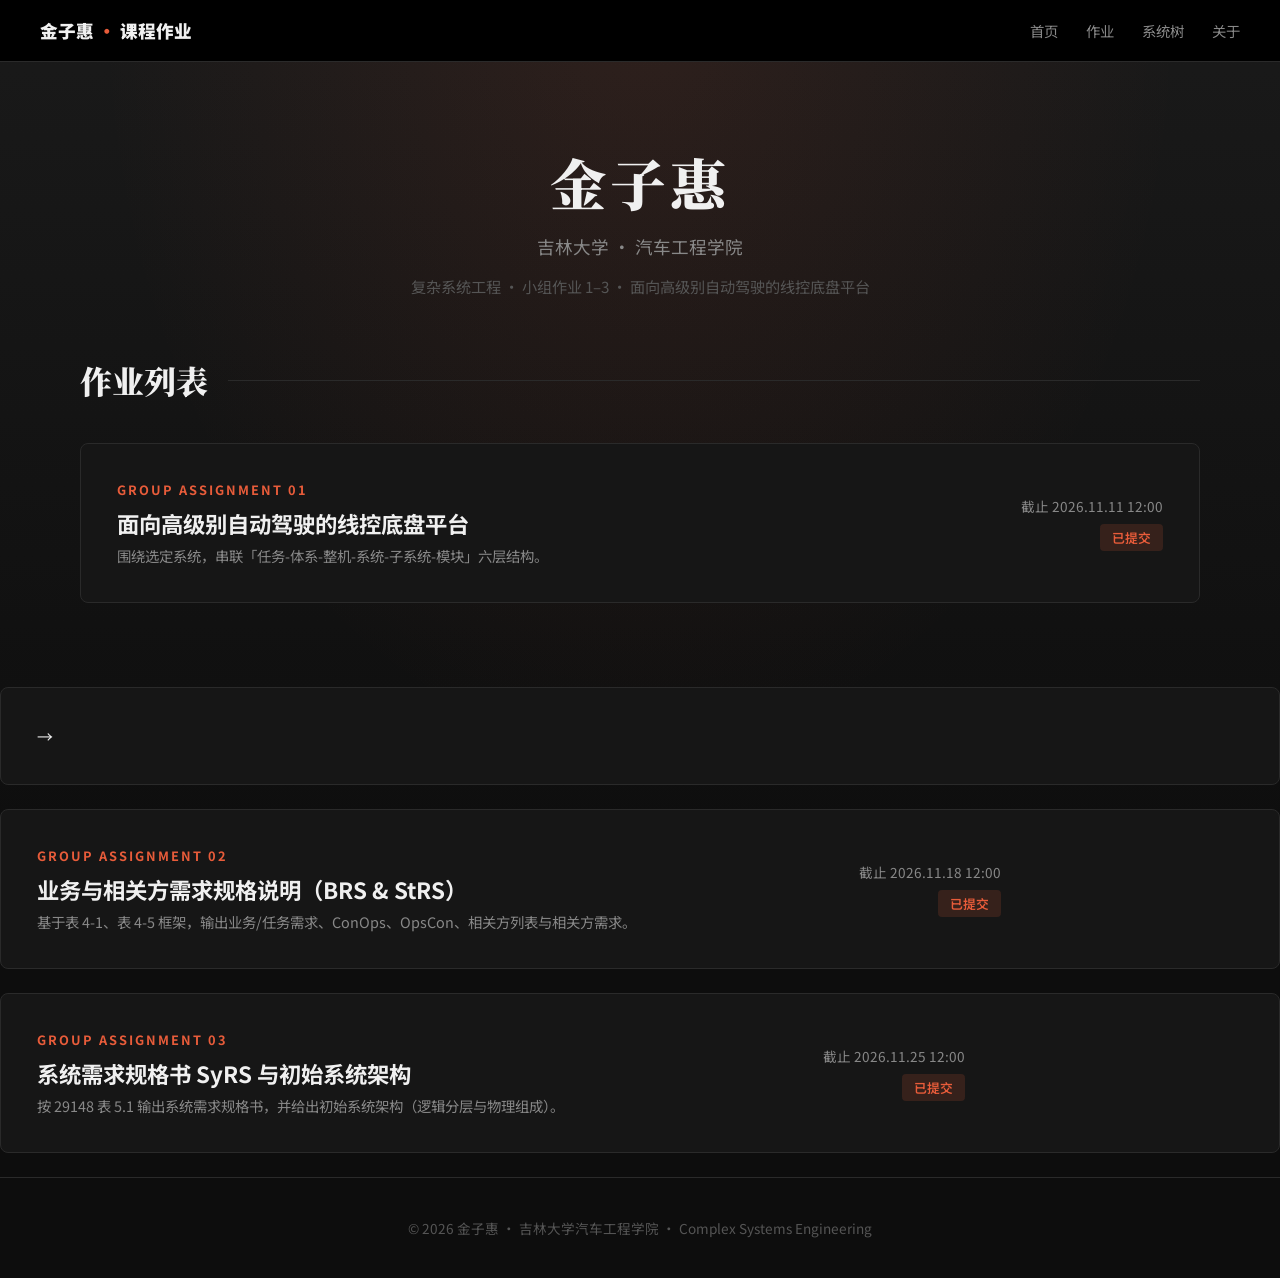
==== commit 320d8ec0: "refactor: 首页作业3 描述精简为 SyRS 与初始架构" ====
--- a/index.html
+++ b/index.html
@@ -1 +1 @@
-<!DOCTYPE html><html lang='zh-CN'><head><meta charset='UTF-8'><meta name='viewport' content='width=device-width, initial-scale=1.0'><title>金子惠 · 课程作业</title><style>@import url('https://fonts.googleapis.com/css2?family=Noto+Sans+SC:wght@300;400;500;700;900&family=Noto+Serif+SC:wght@700;900&display=swap');*{margin:0;padding:0;box-sizing:border-box}body{font-family:'Noto Sans SC',sans-serif;background:#0d0d0d;color:#f0f0f0;min-height:100vh}body::before{content:'';position:fixed;inset:0;background:radial-gradient(ellipse at 50% 0%,rgba(232,92,58,0.1),transparent 60%),linear-gradient(180deg,#1a1a1a,#0d0d0d);z-index:-1}nav{display:flex;justify-content:space-between;align-items:center;padding:18px 40px;background:#000;border-bottom:1px solid #2a2a2a}nav .logo{font-weight:900;font-size:1.1em}nav .logo span{color:#e85c3a}nav .menu{display:flex;gap:28px}nav .menu a{color:#888;text-decoration:none;font-size:0.9em}nav .menu a:hover{color:#f0f0f0}.hero{text-align:center;padding:80px 20px 60px}.hero h1{font-family:'Noto Serif SC',serif;font-size:3.5em;font-weight:900;margin-bottom:12px;letter-spacing:4px}.hero .subtitle{font-size:1.1em;color:#888;margin-bottom:8px}.hero .tagline{font-size:0.95em;color:#555;margin-top:16px}.section{max-width:1200px;margin:0 auto;padding:0 40px 60px}.section-title{font-family:'Noto Serif SC',serif;font-size:2em;font-weight:900;margin-bottom:40px;display:flex;align-items:center;gap:20px}.section-title::after{content:'';flex:1;height:1px;background:#2a2a2a}.assignment{background:#161616;border:1px solid #2a2a2a;border-radius:8px;padding:36px;margin-bottom:24px;display:flex;justify-content:space-between;align-items:center;text-decoration:none;color:inherit;transition:border-color .2s,transform .2s}.assignment:hover{border-color:#e85c3a;transform:translateY(-2px)}.assignment .arrow{font-size:1.5em;color:#e85c3a;margin-left:20px;opacity:0;transition:opacity .2s}.assignment:hover .arrow{opacity:1}.assignment .num{font-size:0.8em;color:#e85c3a;font-weight:700;letter-spacing:2px;margin-bottom:8px}.assignment h3{font-size:1.4em;font-weight:700;margin-bottom:6px}.assignment p{color:#888;font-size:0.9em}.assignment .meta{text-align:right;flex-shrink:0;margin-left:24px}.assignment .due{font-size:0.85em;color:#888;margin-bottom:8px}.assignment .status{display:inline-block;padding:4px 12px;border-radius:4px;font-size:0.8em;font-weight:600;background:rgba(232,92,58,0.15);color:#e85c3a}footer{text-align:center;padding:40px;color:#555;font-size:0.85em;border-top:1px solid #2a2a2a}@media(max-width:900px){nav{padding:16px 20px;flex-direction:column;gap:10px}.hero h1{font-size:2.2em}.section{padding:0 20px 40px}.assignment{flex-direction:column;align-items:flex-start;gap:16px}.assignment .meta{text-align:left;margin-left:0}}</style></head><body><nav><div class='logo'>金子惠 <span>·</span> 课程作业</div><div class='menu'><a href='#'>首页</a><a href='homework/group1-chassis/index.html'>作业</a><a href='homework/group1-chassis/index.html#tree'>系统树</a><a href='#'>关于</a></div></nav><div class='hero'><h1>金子惠</h1><div class='subtitle'>吉林大学 · 汽车工程学院</div><div class='tagline'>复杂系统工程 · 小组作业 1–3 · 面向高级别自动驾驶的线控底盘平台</div></div><div class='section'><div class='section-title'>作业列表</div><a class='assignment' href='homework/group1-chassis/index.html'><div><div class='num'>GROUP ASSIGNMENT 01</div><h3>面向高级别自动驾驶的线控底盘平台</h3><p>围绕选定系统，串联「任务-体系-整机-系统-子系统-模块」六层结构。</p></div><div class='meta'><div class='due'>截止 2026.11.11 12:00</div><span class='status'>已提交</span></div></div><div class='arrow'>→</div></a><a class='assignment' href='homework/group2-brs-strs/index.html'><div><div class='num'>GROUP ASSIGNMENT 02</div><h3>业务与相关方需求规格说明（BRS &amp; StRS）</h3><p>基于表 4-1、表 4-5 框架，输出业务/任务需求、ConOps、OpsCon、相关方列表与相关方需求。</p></div><div class='meta'><div class='due'>截止 2026.11.18 12:00</div><span class='status'>已提交</span></div></div><div class='arrow'>→</div></a><a class='assignment' href='homework/group3-assignment/index.html'><div><div class='num'>GROUP ASSIGNMENT 03</div><h3>系统需求规格书 SyRS 与初始系统架构</h3><p>按 29148 表 5.1 输出系统需求、初始架构与控制框图，并基于 STPA 导出安全需求与安全架构。</p></div><div class='meta'><div class='due'>截止 2026.11.25 12:00</div><span class='status'>已提交</span></div></div><div class='arrow'>→</div></a></div><footer><p>© 2026 金子惠 · 吉林大学汽车工程学院 · Complex Systems Engineering</p></footer></body></html>
+<!DOCTYPE html><html lang='zh-CN'><head><meta charset='UTF-8'><meta name='viewport' content='width=device-width, initial-scale=1.0'><title>金子惠 · 课程作业</title><style>@import url('https://fonts.googleapis.com/css2?family=Noto+Sans+SC:wght@300;400;500;700;900&family=Noto+Serif+SC:wght@700;900&display=swap');*{margin:0;padding:0;box-sizing:border-box}body{font-family:'Noto Sans SC',sans-serif;background:#0d0d0d;color:#f0f0f0;min-height:100vh}body::before{content:'';position:fixed;inset:0;background:radial-gradient(ellipse at 50% 0%,rgba(232,92,58,0.1),transparent 60%),linear-gradient(180deg,#1a1a1a,#0d0d0d);z-index:-1}nav{display:flex;justify-content:space-between;align-items:center;padding:18px 40px;background:#000;border-bottom:1px solid #2a2a2a}nav .logo{font-weight:900;font-size:1.1em}nav .logo span{color:#e85c3a}nav .menu{display:flex;gap:28px}nav .menu a{color:#888;text-decoration:none;font-size:0.9em}nav .menu a:hover{color:#f0f0f0}.hero{text-align:center;padding:80px 20px 60px}.hero h1{font-family:'Noto Serif SC',serif;font-size:3.5em;font-weight:900;margin-bottom:12px;letter-spacing:4px}.hero .subtitle{font-size:1.1em;color:#888;margin-bottom:8px}.hero .tagline{font-size:0.95em;color:#555;margin-top:16px}.section{max-width:1200px;margin:0 auto;padding:0 40px 60px}.section-title{font-family:'Noto Serif SC',serif;font-size:2em;font-weight:900;margin-bottom:40px;display:flex;align-items:center;gap:20px}.section-title::after{content:'';flex:1;height:1px;background:#2a2a2a}.assignment{background:#161616;border:1px solid #2a2a2a;border-radius:8px;padding:36px;margin-bottom:24px;display:flex;justify-content:space-between;align-items:center;text-decoration:none;color:inherit;transition:border-color .2s,transform .2s}.assignment:hover{border-color:#e85c3a;transform:translateY(-2px)}.assignment .arrow{font-size:1.5em;color:#e85c3a;margin-left:20px;opacity:0;transition:opacity .2s}.assignment:hover .arrow{opacity:1}.assignment .num{font-size:0.8em;color:#e85c3a;font-weight:700;letter-spacing:2px;margin-bottom:8px}.assignment h3{font-size:1.4em;font-weight:700;margin-bottom:6px}.assignment p{color:#888;font-size:0.9em}.assignment .meta{text-align:right;flex-shrink:0;margin-left:24px}.assignment .due{font-size:0.85em;color:#888;margin-bottom:8px}.assignment .status{display:inline-block;padding:4px 12px;border-radius:4px;font-size:0.8em;font-weight:600;background:rgba(232,92,58,0.15);color:#e85c3a}footer{text-align:center;padding:40px;color:#555;font-size:0.85em;border-top:1px solid #2a2a2a}@media(max-width:900px){nav{padding:16px 20px;flex-direction:column;gap:10px}.hero h1{font-size:2.2em}.section{padding:0 20px 40px}.assignment{flex-direction:column;align-items:flex-start;gap:16px}.assignment .meta{text-align:left;margin-left:0}}</style></head><body><nav><div class='logo'>金子惠 <span>·</span> 课程作业</div><div class='menu'><a href='#'>首页</a><a href='homework/group1-chassis/index.html'>作业</a><a href='homework/group1-chassis/index.html#tree'>系统树</a><a href='#'>关于</a></div></nav><div class='hero'><h1>金子惠</h1><div class='subtitle'>吉林大学 · 汽车工程学院</div><div class='tagline'>复杂系统工程 · 小组作业 1–3 · 面向高级别自动驾驶的线控底盘平台</div></div><div class='section'><div class='section-title'>作业列表</div><a class='assignment' href='homework/group1-chassis/index.html'><div><div class='num'>GROUP ASSIGNMENT 01</div><h3>面向高级别自动驾驶的线控底盘平台</h3><p>围绕选定系统，串联「任务-体系-整机-系统-子系统-模块」六层结构。</p></div><div class='meta'><div class='due'>截止 2026.11.11 12:00</div><span class='status'>已提交</span></div></div><div class='arrow'>→</div></a><a class='assignment' href='homework/group2-brs-strs/index.html'><div><div class='num'>GROUP ASSIGNMENT 02</div><h3>业务与相关方需求规格说明（BRS &amp; StRS）</h3><p>基于表 4-1、表 4-5 框架，输出业务/任务需求、ConOps、OpsCon、相关方列表与相关方需求。</p></div><div class='meta'><div class='due'>截止 2026.11.18 12:00</div><span class='status'>已提交</span></div></div><div class='arrow'>→</div></a><a class='assignment' href='homework/group3-assignment/index.html'><div><div class='num'>GROUP ASSIGNMENT 03</div><h3>系统需求规格书 SyRS 与初始系统架构</h3><p>按 29148 表 5.1 输出系统需求规格书，并给出初始系统架构（逻辑分层与物理组成）。</p></div><div class='meta'><div class='due'>截止 2026.11.25 12:00</div><span class='status'>已提交</span></div></div><div class='arrow'>→</div></a></div><footer><p>© 2026 金子惠 · 吉林大学汽车工程学院 · Complex Systems Engineering</p></footer></body></html>
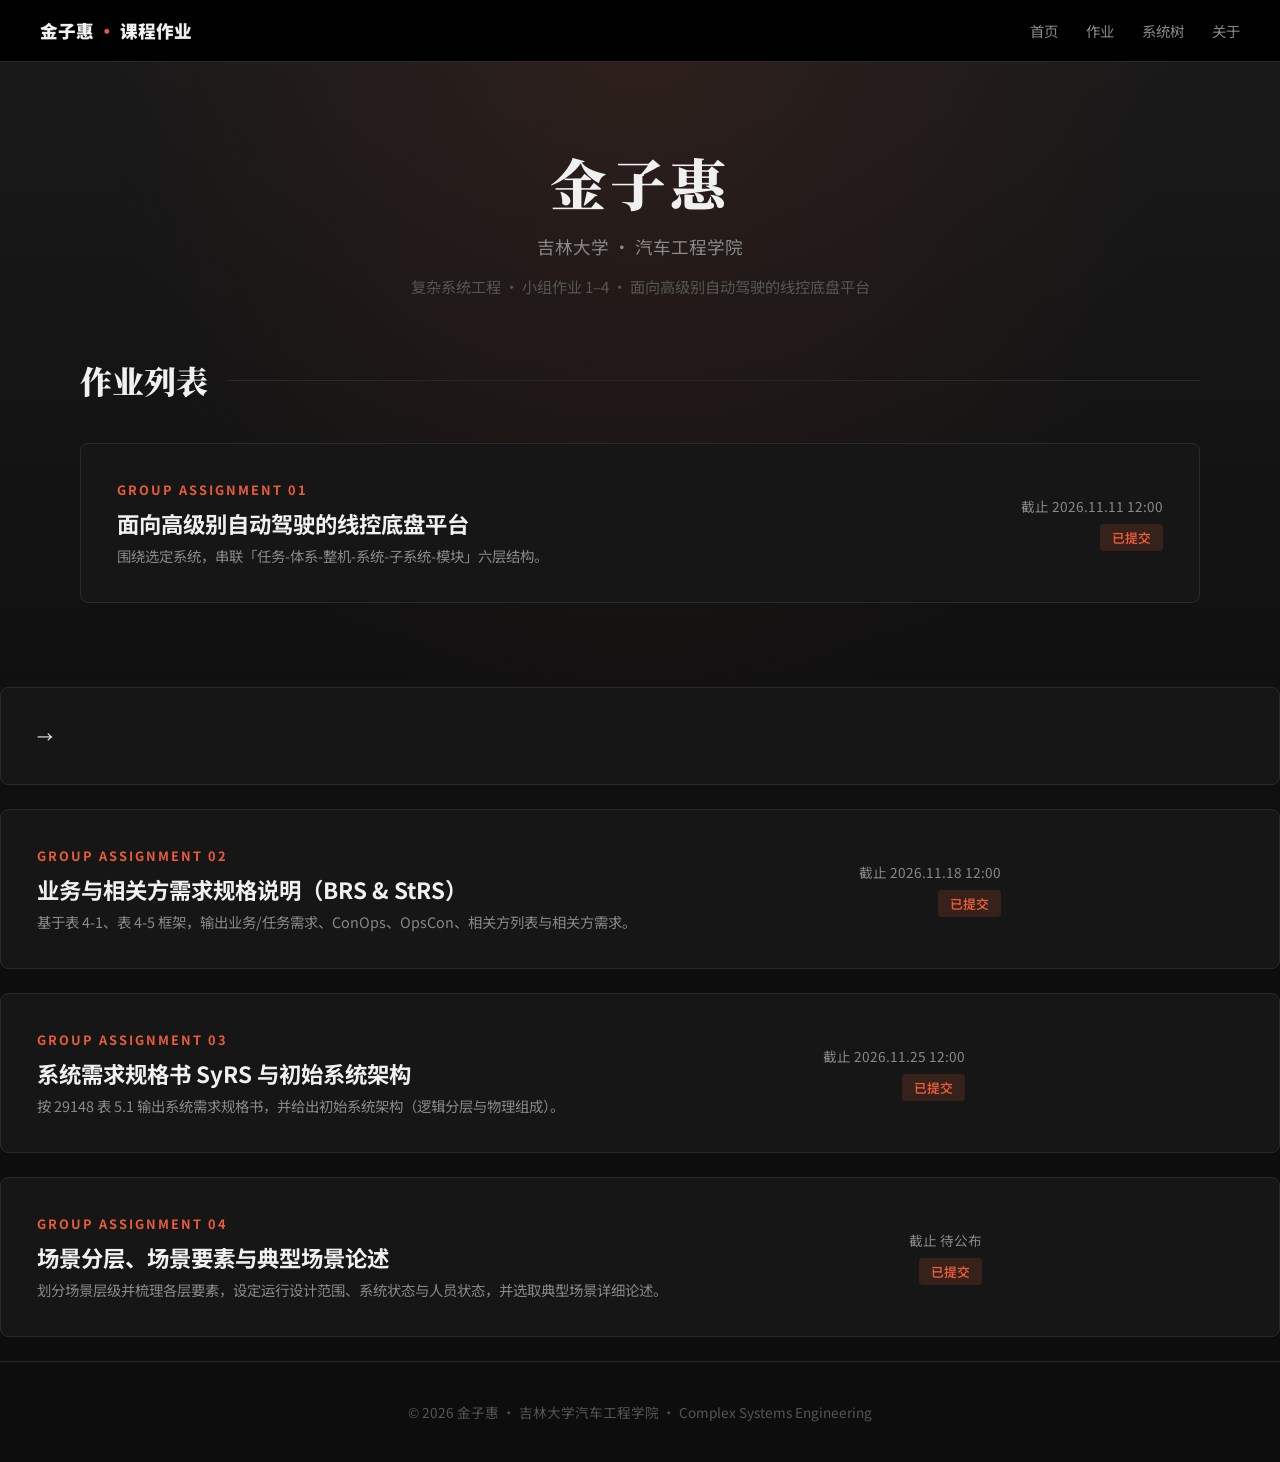
==== commit 39221cf6: "feat: 首页新增作业4卡片" ====
--- a/index.html
+++ b/index.html
@@ -1 +1 @@
-<!DOCTYPE html><html lang='zh-CN'><head><meta charset='UTF-8'><meta name='viewport' content='width=device-width, initial-scale=1.0'><title>金子惠 · 课程作业</title><style>@import url('https://fonts.googleapis.com/css2?family=Noto+Sans+SC:wght@300;400;500;700;900&family=Noto+Serif+SC:wght@700;900&display=swap');*{margin:0;padding:0;box-sizing:border-box}body{font-family:'Noto Sans SC',sans-serif;background:#0d0d0d;color:#f0f0f0;min-height:100vh}body::before{content:'';position:fixed;inset:0;background:radial-gradient(ellipse at 50% 0%,rgba(232,92,58,0.1),transparent 60%),linear-gradient(180deg,#1a1a1a,#0d0d0d);z-index:-1}nav{display:flex;justify-content:space-between;align-items:center;padding:18px 40px;background:#000;border-bottom:1px solid #2a2a2a}nav .logo{font-weight:900;font-size:1.1em}nav .logo span{color:#e85c3a}nav .menu{display:flex;gap:28px}nav .menu a{color:#888;text-decoration:none;font-size:0.9em}nav .menu a:hover{color:#f0f0f0}.hero{text-align:center;padding:80px 20px 60px}.hero h1{font-family:'Noto Serif SC',serif;font-size:3.5em;font-weight:900;margin-bottom:12px;letter-spacing:4px}.hero .subtitle{font-size:1.1em;color:#888;margin-bottom:8px}.hero .tagline{font-size:0.95em;color:#555;margin-top:16px}.section{max-width:1200px;margin:0 auto;padding:0 40px 60px}.section-title{font-family:'Noto Serif SC',serif;font-size:2em;font-weight:900;margin-bottom:40px;display:flex;align-items:center;gap:20px}.section-title::after{content:'';flex:1;height:1px;background:#2a2a2a}.assignment{background:#161616;border:1px solid #2a2a2a;border-radius:8px;padding:36px;margin-bottom:24px;display:flex;justify-content:space-between;align-items:center;text-decoration:none;color:inherit;transition:border-color .2s,transform .2s}.assignment:hover{border-color:#e85c3a;transform:translateY(-2px)}.assignment .arrow{font-size:1.5em;color:#e85c3a;margin-left:20px;opacity:0;transition:opacity .2s}.assignment:hover .arrow{opacity:1}.assignment .num{font-size:0.8em;color:#e85c3a;font-weight:700;letter-spacing:2px;margin-bottom:8px}.assignment h3{font-size:1.4em;font-weight:700;margin-bottom:6px}.assignment p{color:#888;font-size:0.9em}.assignment .meta{text-align:right;flex-shrink:0;margin-left:24px}.assignment .due{font-size:0.85em;color:#888;margin-bottom:8px}.assignment .status{display:inline-block;padding:4px 12px;border-radius:4px;font-size:0.8em;font-weight:600;background:rgba(232,92,58,0.15);color:#e85c3a}footer{text-align:center;padding:40px;color:#555;font-size:0.85em;border-top:1px solid #2a2a2a}@media(max-width:900px){nav{padding:16px 20px;flex-direction:column;gap:10px}.hero h1{font-size:2.2em}.section{padding:0 20px 40px}.assignment{flex-direction:column;align-items:flex-start;gap:16px}.assignment .meta{text-align:left;margin-left:0}}</style></head><body><nav><div class='logo'>金子惠 <span>·</span> 课程作业</div><div class='menu'><a href='#'>首页</a><a href='homework/group1-chassis/index.html'>作业</a><a href='homework/group1-chassis/index.html#tree'>系统树</a><a href='#'>关于</a></div></nav><div class='hero'><h1>金子惠</h1><div class='subtitle'>吉林大学 · 汽车工程学院</div><div class='tagline'>复杂系统工程 · 小组作业 1–3 · 面向高级别自动驾驶的线控底盘平台</div></div><div class='section'><div class='section-title'>作业列表</div><a class='assignment' href='homework/group1-chassis/index.html'><div><div class='num'>GROUP ASSIGNMENT 01</div><h3>面向高级别自动驾驶的线控底盘平台</h3><p>围绕选定系统，串联「任务-体系-整机-系统-子系统-模块」六层结构。</p></div><div class='meta'><div class='due'>截止 2026.11.11 12:00</div><span class='status'>已提交</span></div></div><div class='arrow'>→</div></a><a class='assignment' href='homework/group2-brs-strs/index.html'><div><div class='num'>GROUP ASSIGNMENT 02</div><h3>业务与相关方需求规格说明（BRS &amp; StRS）</h3><p>基于表 4-1、表 4-5 框架，输出业务/任务需求、ConOps、OpsCon、相关方列表与相关方需求。</p></div><div class='meta'><div class='due'>截止 2026.11.18 12:00</div><span class='status'>已提交</span></div></div><div class='arrow'>→</div></a><a class='assignment' href='homework/group3-assignment/index.html'><div><div class='num'>GROUP ASSIGNMENT 03</div><h3>系统需求规格书 SyRS 与初始系统架构</h3><p>按 29148 表 5.1 输出系统需求规格书，并给出初始系统架构（逻辑分层与物理组成）。</p></div><div class='meta'><div class='due'>截止 2026.11.25 12:00</div><span class='status'>已提交</span></div></div><div class='arrow'>→</div></a></div><footer><p>© 2026 金子惠 · 吉林大学汽车工程学院 · Complex Systems Engineering</p></footer></body></html>
+<!DOCTYPE html><html lang='zh-CN'><head><meta charset='UTF-8'><meta name='viewport' content='width=device-width, initial-scale=1.0'><title>金子惠 · 课程作业</title><style>@import url('https://fonts.googleapis.com/css2?family=Noto+Sans+SC:wght@300;400;500;700;900&family=Noto+Serif+SC:wght@700;900&display=swap');*{margin:0;padding:0;box-sizing:border-box}body{font-family:'Noto Sans SC',sans-serif;background:#0d0d0d;color:#f0f0f0;min-height:100vh}body::before{content:'';position:fixed;inset:0;background:radial-gradient(ellipse at 50% 0%,rgba(232,92,58,0.1),transparent 60%),linear-gradient(180deg,#1a1a1a,#0d0d0d);z-index:-1}nav{display:flex;justify-content:space-between;align-items:center;padding:18px 40px;background:#000;border-bottom:1px solid #2a2a2a}nav .logo{font-weight:900;font-size:1.1em}nav .logo span{color:#e85c3a}nav .menu{display:flex;gap:28px}nav .menu a{color:#888;text-decoration:none;font-size:0.9em}nav .menu a:hover{color:#f0f0f0}.hero{text-align:center;padding:80px 20px 60px}.hero h1{font-family:'Noto Serif SC',serif;font-size:3.5em;font-weight:900;margin-bottom:12px;letter-spacing:4px}.hero .subtitle{font-size:1.1em;color:#888;margin-bottom:8px}.hero .tagline{font-size:0.95em;color:#555;margin-top:16px}.section{max-width:1200px;margin:0 auto;padding:0 40px 60px}.section-title{font-family:'Noto Serif SC',serif;font-size:2em;font-weight:900;margin-bottom:40px;display:flex;align-items:center;gap:20px}.section-title::after{content:'';flex:1;height:1px;background:#2a2a2a}.assignment{background:#161616;border:1px solid #2a2a2a;border-radius:8px;padding:36px;margin-bottom:24px;display:flex;justify-content:space-between;align-items:center;text-decoration:none;color:inherit;transition:border-color .2s,transform .2s}.assignment:hover{border-color:#e85c3a;transform:translateY(-2px)}.assignment .arrow{font-size:1.5em;color:#e85c3a;margin-left:20px;opacity:0;transition:opacity .2s}.assignment:hover .arrow{opacity:1}.assignment .num{font-size:0.8em;color:#e85c3a;font-weight:700;letter-spacing:2px;margin-bottom:8px}.assignment h3{font-size:1.4em;font-weight:700;margin-bottom:6px}.assignment p{color:#888;font-size:0.9em}.assignment .meta{text-align:right;flex-shrink:0;margin-left:24px}.assignment .due{font-size:0.85em;color:#888;margin-bottom:8px}.assignment .status{display:inline-block;padding:4px 12px;border-radius:4px;font-size:0.8em;font-weight:600;background:rgba(232,92,58,0.15);color:#e85c3a}footer{text-align:center;padding:40px;color:#555;font-size:0.85em;border-top:1px solid #2a2a2a}@media(max-width:900px){nav{padding:16px 20px;flex-direction:column;gap:10px}.hero h1{font-size:2.2em}.section{padding:0 20px 40px}.assignment{flex-direction:column;align-items:flex-start;gap:16px}.assignment .meta{text-align:left;margin-left:0}}</style></head><body><nav><div class='logo'>金子惠 <span>·</span> 课程作业</div><div class='menu'><a href='#'>首页</a><a href='homework/group1-chassis/index.html'>作业</a><a href='homework/group1-chassis/index.html#tree'>系统树</a><a href='#'>关于</a></div></nav><div class='hero'><h1>金子惠</h1><div class='subtitle'>吉林大学 · 汽车工程学院</div><div class='tagline'>复杂系统工程 · 小组作业 1–4 · 面向高级别自动驾驶的线控底盘平台</div></div><div class='section'><div class='section-title'>作业列表</div><a class='assignment' href='homework/group1-chassis/index.html'><div><div class='num'>GROUP ASSIGNMENT 01</div><h3>面向高级别自动驾驶的线控底盘平台</h3><p>围绕选定系统，串联「任务-体系-整机-系统-子系统-模块」六层结构。</p></div><div class='meta'><div class='due'>截止 2026.11.11 12:00</div><span class='status'>已提交</span></div></div><div class='arrow'>→</div></a><a class='assignment' href='homework/group2-brs-strs/index.html'><div><div class='num'>GROUP ASSIGNMENT 02</div><h3>业务与相关方需求规格说明（BRS &amp; StRS）</h3><p>基于表 4-1、表 4-5 框架，输出业务/任务需求、ConOps、OpsCon、相关方列表与相关方需求。</p></div><div class='meta'><div class='due'>截止 2026.11.18 12:00</div><span class='status'>已提交</span></div></div><div class='arrow'>→</div></a><a class='assignment' href='homework/group3-assignment/index.html'><div><div class='num'>GROUP ASSIGNMENT 03</div><h3>系统需求规格书 SyRS 与初始系统架构</h3><p>按 29148 表 5.1 输出系统需求规格书，并给出初始系统架构（逻辑分层与物理组成）。</p></div><div class='meta'><div class='due'>截止 2026.11.25 12:00</div><span class='status'>已提交</span></div></div><div class='arrow'>→</div></a><a class='assignment' href='homework/group4-scenario/index.html'><div><div class='num'>GROUP ASSIGNMENT 04</div><h3>场景分层、场景要素与典型场景论述</h3><p>划分场景层级并梳理各层要素，设定运行设计范围、系统状态与人员状态，并选取典型场景详细论述。</p></div><div class='meta'><div class='due'>截止 待公布</div><span class='status'>已提交</span></div></div><div class='arrow'>→</div></a></div><footer><p>© 2026 金子惠 · 吉林大学汽车工程学院 · Complex Systems Engineering</p></footer></body></html>
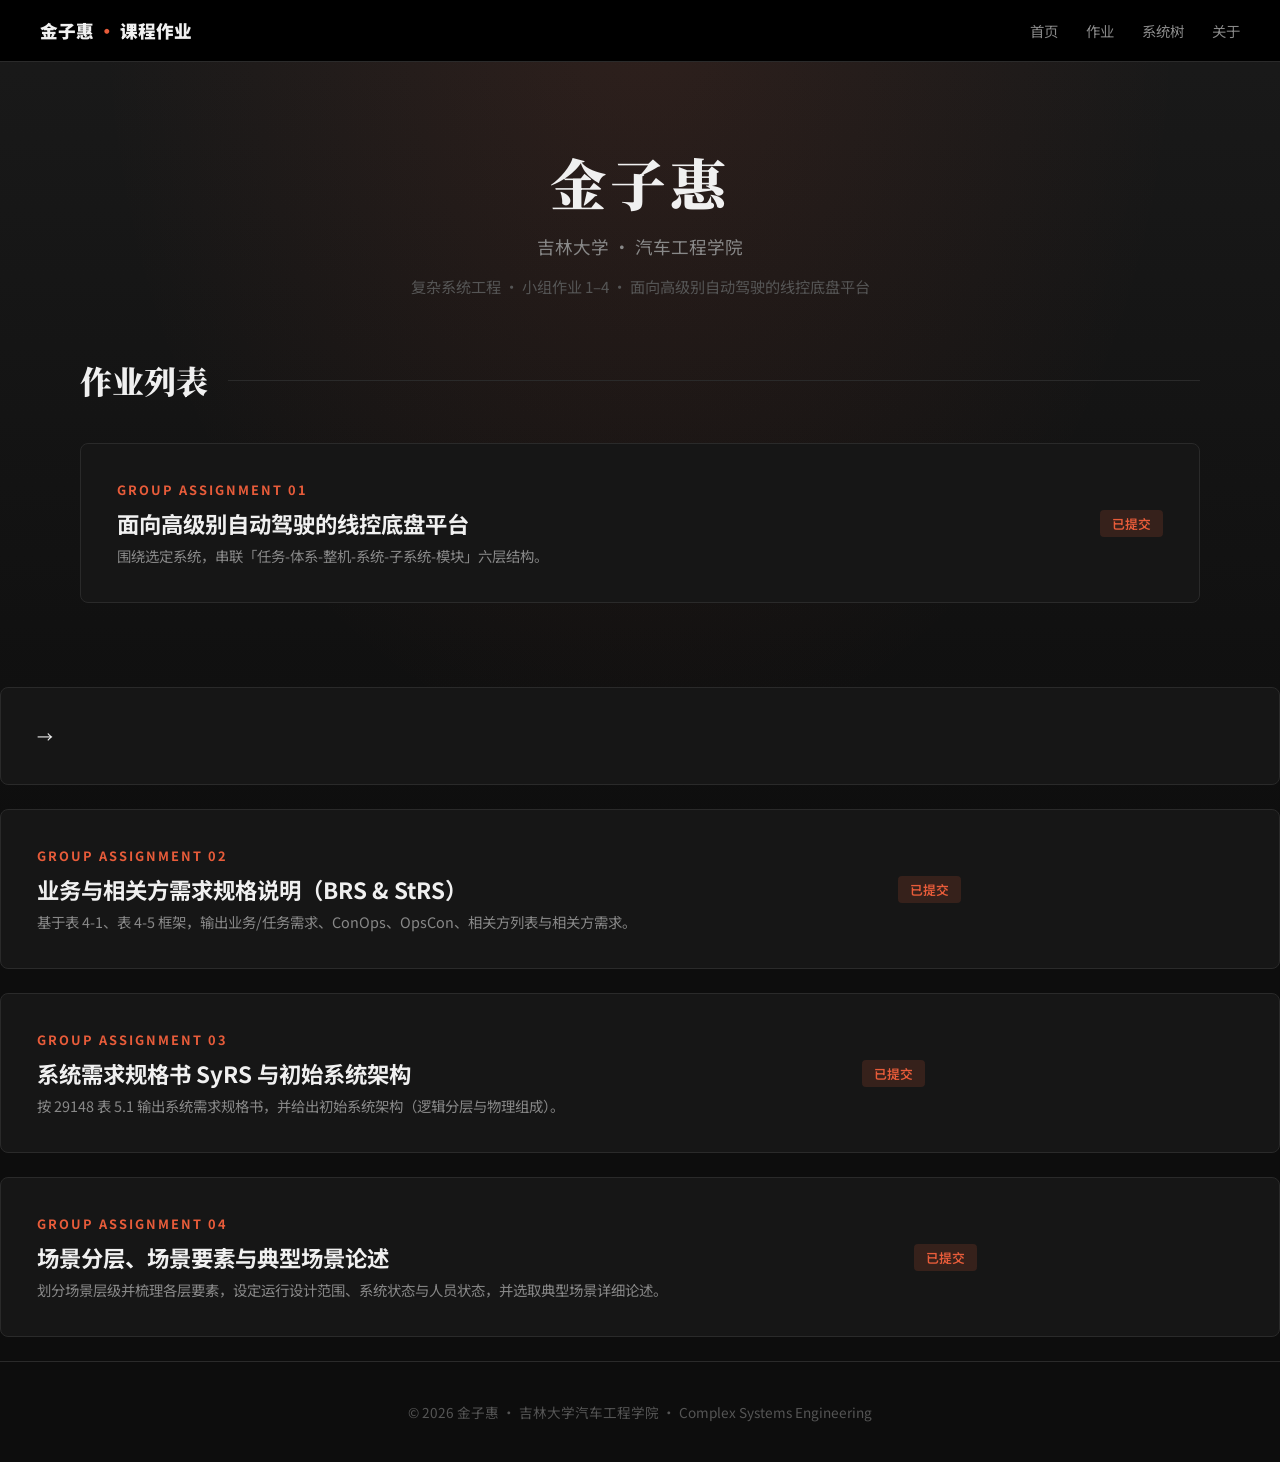
==== commit e22c9f10: "chore: 移除四个作业卡片的截止日期" ====
--- a/index.html
+++ b/index.html
@@ -1 +1 @@
-<!DOCTYPE html><html lang='zh-CN'><head><meta charset='UTF-8'><meta name='viewport' content='width=device-width, initial-scale=1.0'><title>金子惠 · 课程作业</title><style>@import url('https://fonts.googleapis.com/css2?family=Noto+Sans+SC:wght@300;400;500;700;900&family=Noto+Serif+SC:wght@700;900&display=swap');*{margin:0;padding:0;box-sizing:border-box}body{font-family:'Noto Sans SC',sans-serif;background:#0d0d0d;color:#f0f0f0;min-height:100vh}body::before{content:'';position:fixed;inset:0;background:radial-gradient(ellipse at 50% 0%,rgba(232,92,58,0.1),transparent 60%),linear-gradient(180deg,#1a1a1a,#0d0d0d);z-index:-1}nav{display:flex;justify-content:space-between;align-items:center;padding:18px 40px;background:#000;border-bottom:1px solid #2a2a2a}nav .logo{font-weight:900;font-size:1.1em}nav .logo span{color:#e85c3a}nav .menu{display:flex;gap:28px}nav .menu a{color:#888;text-decoration:none;font-size:0.9em}nav .menu a:hover{color:#f0f0f0}.hero{text-align:center;padding:80px 20px 60px}.hero h1{font-family:'Noto Serif SC',serif;font-size:3.5em;font-weight:900;margin-bottom:12px;letter-spacing:4px}.hero .subtitle{font-size:1.1em;color:#888;margin-bottom:8px}.hero .tagline{font-size:0.95em;color:#555;margin-top:16px}.section{max-width:1200px;margin:0 auto;padding:0 40px 60px}.section-title{font-family:'Noto Serif SC',serif;font-size:2em;font-weight:900;margin-bottom:40px;display:flex;align-items:center;gap:20px}.section-title::after{content:'';flex:1;height:1px;background:#2a2a2a}.assignment{background:#161616;border:1px solid #2a2a2a;border-radius:8px;padding:36px;margin-bottom:24px;display:flex;justify-content:space-between;align-items:center;text-decoration:none;color:inherit;transition:border-color .2s,transform .2s}.assignment:hover{border-color:#e85c3a;transform:translateY(-2px)}.assignment .arrow{font-size:1.5em;color:#e85c3a;margin-left:20px;opacity:0;transition:opacity .2s}.assignment:hover .arrow{opacity:1}.assignment .num{font-size:0.8em;color:#e85c3a;font-weight:700;letter-spacing:2px;margin-bottom:8px}.assignment h3{font-size:1.4em;font-weight:700;margin-bottom:6px}.assignment p{color:#888;font-size:0.9em}.assignment .meta{text-align:right;flex-shrink:0;margin-left:24px}.assignment .due{font-size:0.85em;color:#888;margin-bottom:8px}.assignment .status{display:inline-block;padding:4px 12px;border-radius:4px;font-size:0.8em;font-weight:600;background:rgba(232,92,58,0.15);color:#e85c3a}footer{text-align:center;padding:40px;color:#555;font-size:0.85em;border-top:1px solid #2a2a2a}@media(max-width:900px){nav{padding:16px 20px;flex-direction:column;gap:10px}.hero h1{font-size:2.2em}.section{padding:0 20px 40px}.assignment{flex-direction:column;align-items:flex-start;gap:16px}.assignment .meta{text-align:left;margin-left:0}}</style></head><body><nav><div class='logo'>金子惠 <span>·</span> 课程作业</div><div class='menu'><a href='#'>首页</a><a href='homework/group1-chassis/index.html'>作业</a><a href='homework/group1-chassis/index.html#tree'>系统树</a><a href='#'>关于</a></div></nav><div class='hero'><h1>金子惠</h1><div class='subtitle'>吉林大学 · 汽车工程学院</div><div class='tagline'>复杂系统工程 · 小组作业 1–4 · 面向高级别自动驾驶的线控底盘平台</div></div><div class='section'><div class='section-title'>作业列表</div><a class='assignment' href='homework/group1-chassis/index.html'><div><div class='num'>GROUP ASSIGNMENT 01</div><h3>面向高级别自动驾驶的线控底盘平台</h3><p>围绕选定系统，串联「任务-体系-整机-系统-子系统-模块」六层结构。</p></div><div class='meta'><div class='due'>截止 2026.11.11 12:00</div><span class='status'>已提交</span></div></div><div class='arrow'>→</div></a><a class='assignment' href='homework/group2-brs-strs/index.html'><div><div class='num'>GROUP ASSIGNMENT 02</div><h3>业务与相关方需求规格说明（BRS &amp; StRS）</h3><p>基于表 4-1、表 4-5 框架，输出业务/任务需求、ConOps、OpsCon、相关方列表与相关方需求。</p></div><div class='meta'><div class='due'>截止 2026.11.18 12:00</div><span class='status'>已提交</span></div></div><div class='arrow'>→</div></a><a class='assignment' href='homework/group3-assignment/index.html'><div><div class='num'>GROUP ASSIGNMENT 03</div><h3>系统需求规格书 SyRS 与初始系统架构</h3><p>按 29148 表 5.1 输出系统需求规格书，并给出初始系统架构（逻辑分层与物理组成）。</p></div><div class='meta'><div class='due'>截止 2026.11.25 12:00</div><span class='status'>已提交</span></div></div><div class='arrow'>→</div></a><a class='assignment' href='homework/group4-scenario/index.html'><div><div class='num'>GROUP ASSIGNMENT 04</div><h3>场景分层、场景要素与典型场景论述</h3><p>划分场景层级并梳理各层要素，设定运行设计范围、系统状态与人员状态，并选取典型场景详细论述。</p></div><div class='meta'><div class='due'>截止 待公布</div><span class='status'>已提交</span></div></div><div class='arrow'>→</div></a></div><footer><p>© 2026 金子惠 · 吉林大学汽车工程学院 · Complex Systems Engineering</p></footer></body></html>+<!DOCTYPE html><html lang='zh-CN'><head><meta charset='UTF-8'><meta name='viewport' content='width=device-width, initial-scale=1.0'><title>金子惠 · 课程作业</title><style>@import url('https://fonts.googleapis.com/css2?family=Noto+Sans+SC:wght@300;400;500;700;900&family=Noto+Serif+SC:wght@700;900&display=swap');*{margin:0;padding:0;box-sizing:border-box}body{font-family:'Noto Sans SC',sans-serif;background:#0d0d0d;color:#f0f0f0;min-height:100vh}body::before{content:'';position:fixed;inset:0;background:radial-gradient(ellipse at 50% 0%,rgba(232,92,58,0.1),transparent 60%),linear-gradient(180deg,#1a1a1a,#0d0d0d);z-index:-1}nav{display:flex;justify-content:space-between;align-items:center;padding:18px 40px;background:#000;border-bottom:1px solid #2a2a2a}nav .logo{font-weight:900;font-size:1.1em}nav .logo span{color:#e85c3a}nav .menu{display:flex;gap:28px}nav .menu a{color:#888;text-decoration:none;font-size:0.9em}nav .menu a:hover{color:#f0f0f0}.hero{text-align:center;padding:80px 20px 60px}.hero h1{font-family:'Noto Serif SC',serif;font-size:3.5em;font-weight:900;margin-bottom:12px;letter-spacing:4px}.hero .subtitle{font-size:1.1em;color:#888;margin-bottom:8px}.hero .tagline{font-size:0.95em;color:#555;margin-top:16px}.section{max-width:1200px;margin:0 auto;padding:0 40px 60px}.section-title{font-family:'Noto Serif SC',serif;font-size:2em;font-weight:900;margin-bottom:40px;display:flex;align-items:center;gap:20px}.section-title::after{content:'';flex:1;height:1px;background:#2a2a2a}.assignment{background:#161616;border:1px solid #2a2a2a;border-radius:8px;padding:36px;margin-bottom:24px;display:flex;justify-content:space-between;align-items:center;text-decoration:none;color:inherit;transition:border-color .2s,transform .2s}.assignment:hover{border-color:#e85c3a;transform:translateY(-2px)}.assignment .arrow{font-size:1.5em;color:#e85c3a;margin-left:20px;opacity:0;transition:opacity .2s}.assignment:hover .arrow{opacity:1}.assignment .num{font-size:0.8em;color:#e85c3a;font-weight:700;letter-spacing:2px;margin-bottom:8px}.assignment h3{font-size:1.4em;font-weight:700;margin-bottom:6px}.assignment p{color:#888;font-size:0.9em}.assignment .meta{text-align:right;flex-shrink:0;margin-left:24px}.assignment .due{font-size:0.85em;color:#888;margin-bottom:8px}.assignment .status{display:inline-block;padding:4px 12px;border-radius:4px;font-size:0.8em;font-weight:600;background:rgba(232,92,58,0.15);color:#e85c3a}footer{text-align:center;padding:40px;color:#555;font-size:0.85em;border-top:1px solid #2a2a2a}@media(max-width:900px){nav{padding:16px 20px;flex-direction:column;gap:10px}.hero h1{font-size:2.2em}.section{padding:0 20px 40px}.assignment{flex-direction:column;align-items:flex-start;gap:16px}.assignment .meta{text-align:left;margin-left:0}}</style></head><body><nav><div class='logo'>金子惠 <span>·</span> 课程作业</div><div class='menu'><a href='#'>首页</a><a href='homework/group1-chassis/index.html'>作业</a><a href='homework/group1-chassis/index.html#tree'>系统树</a><a href='#'>关于</a></div></nav><div class='hero'><h1>金子惠</h1><div class='subtitle'>吉林大学 · 汽车工程学院</div><div class='tagline'>复杂系统工程 · 小组作业 1–4 · 面向高级别自动驾驶的线控底盘平台</div></div><div class='section'><div class='section-title'>作业列表</div><a class='assignment' href='homework/group1-chassis/index.html'><div><div class='num'>GROUP ASSIGNMENT 01</div><h3>面向高级别自动驾驶的线控底盘平台</h3><p>围绕选定系统，串联「任务-体系-整机-系统-子系统-模块」六层结构。</p></div><div class='meta'><span class='status'>已提交</span></div></div><div class='arrow'>→</div></a><a class='assignment' href='homework/group2-brs-strs/index.html'><div><div class='num'>GROUP ASSIGNMENT 02</div><h3>业务与相关方需求规格说明（BRS &amp; StRS）</h3><p>基于表 4-1、表 4-5 框架，输出业务/任务需求、ConOps、OpsCon、相关方列表与相关方需求。</p></div><div class='meta'><span class='status'>已提交</span></div></div><div class='arrow'>→</div></a><a class='assignment' href='homework/group3-assignment/index.html'><div><div class='num'>GROUP ASSIGNMENT 03</div><h3>系统需求规格书 SyRS 与初始系统架构</h3><p>按 29148 表 5.1 输出系统需求规格书，并给出初始系统架构（逻辑分层与物理组成）。</p></div><div class='meta'><span class='status'>已提交</span></div></div><div class='arrow'>→</div></a><a class='assignment' href='homework/group4-scenario/index.html'><div><div class='num'>GROUP ASSIGNMENT 04</div><h3>场景分层、场景要素与典型场景论述</h3><p>划分场景层级并梳理各层要素，设定运行设计范围、系统状态与人员状态，并选取典型场景详细论述。</p></div><div class='meta'><span class='status'>已提交</span></div></div><div class='arrow'>→</div></a></div><footer><p>© 2026 金子惠 · 吉林大学汽车工程学院 · Complex Systems Engineering</p></footer></body></html>
